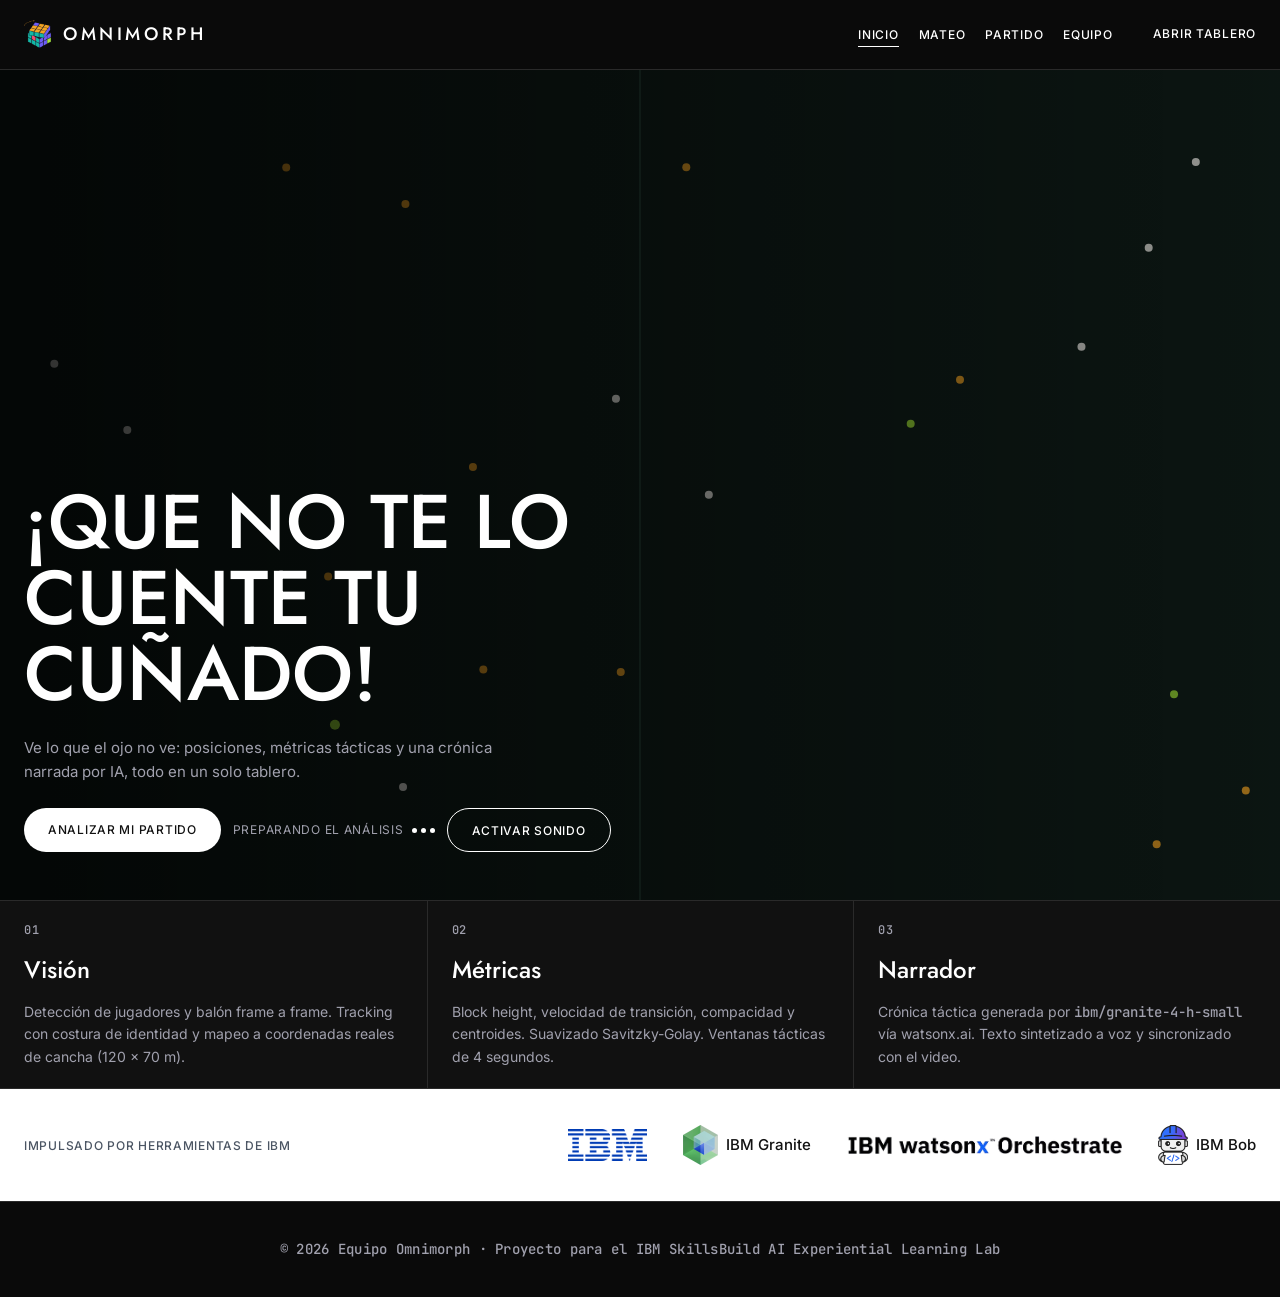
==== dashboard/pages/index.html @ 09645d77 "Merge c3819cb88ab8888014abcfd074eec464090187fb into 6d0c6ebacde250976e16a0343824c45f351d032b" ====
<!DOCTYPE html>
<html lang="es" data-theme="dark">
<head>
  <meta charset="UTF-8">
  <meta name="viewport" content="width=device-width, initial-scale=1.0">
  <meta name="description" content="OMNIMORPH — Análisis táctico de fútbol con IA. Ve lo que el ojo no ve.">
  <title>OMNIMORPH — Inicio</title>
  <link rel="icon" type="image/png" href="../assets/logos/web/omnimorph-cubo.png">

  <!-- Hojas de estilo en orden de dependencia -->
  <link rel="stylesheet" href="../styles/tokens.css?v=3">
  <link rel="stylesheet" href="../styles/base.css?v=3">
  <link rel="stylesheet" href="../styles/layout.css?v=3">
  <link rel="stylesheet" href="../styles/components/nav.css?v=3">
  <link rel="stylesheet" href="../styles/components/pill-button.css?v=3">
  <link rel="stylesheet" href="../styles/components/status-chips.css?v=3">
  <link rel="stylesheet" href="../styles/components/hero.css?v=3">
  <link rel="stylesheet" href="../styles/components/tiles.css?v=3">
  <link rel="stylesheet" href="../styles/components/powered-by.css?v=3">
  <link rel="stylesheet" href="../styles/components/site-credit.css?v=3">
  <style>
    /* Estilos de página que no pertenecen a ningún componente reutilizable */
    .page-index {
      min-height: 100dvh;
      background-color: var(--color-bg);
    }

    /* Cancha animada (fallback del hero) */
    #hero-canvas {
      display: block;
    }

    /* Asegurar que el hero ocupe exactamente la ventana */
    .hero {
      min-height: 100dvh;
    }

    /* Sección de bloques numerados */
    .section-features {
      border-top: var(--border);
    }

    /* Franja "Impulsado por" — override de espacio interno */
    .powered-by {
      padding-block: var(--space-9);
    }
  </style>
  <link rel="stylesheet" href="../styles/components/transicion.css">
  <script src="../components/transicion.js"></script>
</head>
<body class="page-index">

  <!-- ── NAVEGACIÓN ─────────────────────────────────────────────────────── -->
  <nav class="om-nav" id="main-nav" role="navigation" aria-label="Navegación principal">
    <span class="om-nav__wordmark">
      <img class="om-nav__cubo" src="../assets/logos/web/omnimorph-cubo.png" alt="">
      OMNIMORPH
    </span>

    <button class="om-nav__toggle" id="nav-toggle" type="button"
            aria-label="Abrir menú" aria-expanded="false" aria-controls="nav-links">
      <span></span><span></span><span></span>
    </button>

    <ul class="om-nav__links" id="nav-links" role="list">
      <li><a class="om-nav__link om-nav__link--active" href="index.html">Inicio</a></li>
      <li><a class="om-nav__link" href="mateo.html">MATEO</a></li>
      <li><a class="om-nav__link" href="partido.html">Partido</a></li>
      <li><a class="om-nav__link" href="#">Equipo</a></li>
    </ul>

    <a class="om-nav__link om-nav__cta" href="mateo.html">Abrir tablero</a>
  </nav>

  <!-- ── HERO ───────────────────────────────────────────────────────────── -->
  <section class="hero" id="hero" aria-label="Portada OMNIMORPH">

    <!-- Capa 1: cancha animada (fallback CSS + canvas) -->
    <canvas class="hero__canvas" id="hero-canvas" aria-hidden="true"></canvas>

    <!-- Capa 2: video en bucle (muted, playsinline, autoplay) -->
    <video
      class="hero__video hero__video--loaded"
      id="hero-video"
      style="display: block; opacity: 1;"
      autoplay
      muted
      loop
      playsinline
      preload="auto"
      src="../assets/hero/demo_omni.mp4"
      aria-hidden="true"
    ></video>

    <!-- Capa 3: overlay oscuro (más fuerte a la izquierda) -->
    <div class="hero__overlay" aria-hidden="true"></div>

    <!-- Contenido principal del hero -->
    <div class="hero__content">
      <h1 class="hero__title text-hero">
        ¡Que no te lo cuente tu cuñado!
      </h1>

      <p class="hero__subtitle">
        Ve lo que el ojo no ve: posiciones, métricas tácticas y una crónica
        narrada por IA, todo en un solo tablero.
      </p>

      <!-- Acciones -->
      <div class="hero__actions">
        <a class="btn btn--primary" href="mateo.html" role="button">
          Analizar mi partido
        </a>

        <!-- Indicador "Preparando…" — se oculta cuando el video carga -->
        <span class="hero__preparing" id="hero-preparing" aria-live="polite">
          Preparando el análisis
          <span class="hero__dots" aria-hidden="true">
            <span class="hero__dot"></span>
            <span class="hero__dot"></span>
            <span class="hero__dot"></span>
          </span>
        </span>

        <button
          class="btn btn--outline"
          id="btn-audio"
          aria-label="Activar sonido del video de fondo"
          type="button"
        >
          Activar sonido
        </button>
      </div>
    </div>

  </section>

  <!-- ── BLOQUES NUMERADOS ─────────────────────────────────────────────── -->
  <section class="section-features om-grid om-grid--thirds" aria-label="Características de OMNIMORPH">

    <article class="tile">
      <span class="tile__number">01</span>
      <h2 class="tile__title">Visión</h2>
      <p class="tile__description">
        Detección de jugadores y balón frame a frame. Tracking con costura
        de identidad y mapeo a coordenadas reales de cancha (120 × 70 m).
      </p>
    </article>

    <article class="tile">
      <span class="tile__number">02</span>
      <h2 class="tile__title">Métricas</h2>
      <p class="tile__description">
        Block height, velocidad de transición, compacidad y centroides.
        Suavizado Savitzky-Golay. Ventanas tácticas de 4 segundos.
      </p>
    </article>

    <article class="tile">
      <span class="tile__number">03</span>
      <h2 class="tile__title">Narrador</h2>
      <p class="tile__description">
        Crónica táctica generada por <span class="text-mono">ibm/granite-4-h-small</span>
        vía watsonx.ai. Texto sintetizado a voz y sincronizado con el video.
      </p>
    </article>

  </section>

  <!-- ── FRANJA "IMPULSADO POR IBM" ────────────────────────────────────── -->
  <section class="powered-by" aria-label="Herramientas que impulsan OMNIMORPH">
    <span class="powered-by__label">Impulsado por herramientas de IBM</span>

    <div class="powered-by__logos" id="ibm-logos">
      <!-- Los logos se insertan aquí desde logos.manifest.json via JS
           Mientras faltan, se muestran placeholders punteados -->
    </div>
  </section>

  <!-- ── CRÉDITO AL PIE ─────────────────────────────────────────────────── -->
  <footer class="site-credit" role="contentinfo">
    <p class="site-credit__text" id="legend-credit">© 2026 Equipo Omnimorph · Proyecto para el IBM SkillsBuild AI Experiential Learning Lab</p>
  </footer>

  <!-- ── SCRIPTS ────────────────────────────────────────────────────────── -->
  <script>
  (function () {
    'use strict';

    // ── Detección de movimiento reducido ──────────────────────────────────
    const prefersReduced = window.matchMedia('(prefers-reduced-motion: reduce)').matches;

    // ── Video de fondo ────────────────────────────────────────────────────
    const video   = document.getElementById('hero-video');
    const preparing = document.getElementById('hero-preparing');

    if (video) {
      video.muted = true;
      video.defaultMuted = true;
      video.setAttribute('playsinline', '');
      video.setAttribute('muted', '');

      function handleStarted() {
        if (preparing) preparing.style.display = 'none';
        const canvas = document.getElementById('hero-canvas');
        if (canvas) canvas.style.display = 'none';
      }

      video.addEventListener('playing', handleStarted);
      video.addEventListener('timeupdate', function firstFrame() {
        if (video.currentTime > 0) {
          handleStarted();
          video.removeEventListener('timeupdate', firstFrame);
        }
      });

      // Disparar reproducción forzada
      const playPromise = video.play();
      if (playPromise !== undefined) {
        playPromise.then(handleStarted).catch(function(err) {
          console.warn('Autoplay bloqueado por el navegador, requiere interacción:', err);
        });
      }
    }

    // ── Audio del video de portada ────────────────────────────────────────
    const btnAudio = document.getElementById('btn-audio');

    function enableAudio() {
      if (!video) return;
      video.muted = false;
      video.volume = 0.35;
      video.play().catch(function () {});
      sessionStorage.setItem('om-audio', 'on');
      if (btnAudio) {
        btnAudio.textContent = 'Silenciar';
        btnAudio.setAttribute('aria-label', 'Silenciar el audio de fondo');
      }
    }

    function disableAudio() {
      if (video) video.muted = true;
      sessionStorage.setItem('om-audio', 'off');
      if (btnAudio) {
        btnAudio.textContent = 'Activar sonido';
        btnAudio.setAttribute('aria-label', 'Activar sonido del video de fondo');
      }
    }

    if (btnAudio) {
      btnAudio.addEventListener('click', function () {
        if (video && !video.muted) {
          disableAudio();
        } else {
          enableAudio();
        }
      });
    }

    // ── Cancha animada (fallback canvas) ─────────────────────────────────
    const canvas = document.getElementById('hero-canvas');
    if (canvas) {
      const ctx = canvas.getContext('2d');

      function resizeCanvas() {
        canvas.width  = window.innerWidth;
        canvas.height = window.innerHeight;
      }
      resizeCanvas();
      window.addEventListener('resize', resizeCanvas);

      // Puntos: BRA naranja, GER crema, balón lima
      const COLORS = ['#F5A623', '#F5A623', '#F5A623', '#F5F3EE', '#F5F3EE', '#F5F3EE', '#A3E635'];
      const points = Array.from({ length: 22 }, function (_, i) {
        return {
          x:   Math.random() * window.innerWidth,
          y:   Math.random() * window.innerHeight,
          vx:  (Math.random() - 0.5) * 0.4,
          vy:  (Math.random() - 0.5) * 0.4,
          r:   i === 6 ? 5 : 4,
          col: COLORS[i % COLORS.length],
        };
      });

      function drawField() {
        ctx.clearRect(0, 0, canvas.width, canvas.height);
        // Fondo de cancha
        ctx.fillStyle = '#0E1A16';
        ctx.fillRect(0, 0, canvas.width, canvas.height);
        // Línea central
        ctx.strokeStyle = '#2A4A3E';
        ctx.lineWidth   = 1;
        ctx.beginPath();
        ctx.moveTo(canvas.width / 2, 0);
        ctx.lineTo(canvas.width / 2, canvas.height);
        ctx.stroke();
      }

      let rafId;
      function animate() {
        drawField();
        points.forEach(function (p) {
          p.x += p.vx;
          p.y += p.vy;
          if (p.x < 0 || p.x > canvas.width)  p.vx *= -1;
          if (p.y < 0 || p.y > canvas.height)  p.vy *= -1;
          ctx.beginPath();
          ctx.arc(p.x, p.y, p.r, 0, Math.PI * 2);
          ctx.fillStyle = p.col;
          ctx.globalAlpha = 0.75;
          ctx.fill();
          ctx.globalAlpha = 1;
        });
        rafId = requestAnimationFrame(animate);
      }

      animate();

      // Detener si el video ya está reproduciéndose
      if (video) {
        video.addEventListener('playing', function () {
          cancelAnimationFrame(rafId);
          ctx.clearRect(0, 0, canvas.width, canvas.height);
        });
      }
    }

    // ── Menú desplegable en pantallas chicas ─────────────────────────────
    const nav = document.getElementById('main-nav');
    const navToggle = document.getElementById('nav-toggle');
    if (nav && navToggle) {
      const cerrarMenu = function () {
        nav.classList.remove('om-nav--open');
        navToggle.setAttribute('aria-expanded', 'false');
        navToggle.setAttribute('aria-label', 'Abrir menú');
      };
      navToggle.addEventListener('click', function () {
        const abierto = nav.classList.toggle('om-nav--open');
        navToggle.setAttribute('aria-expanded', String(abierto));
        navToggle.setAttribute('aria-label', abierto ? 'Cerrar menú' : 'Abrir menú');
      });
      nav.addEventListener('click', function (e) {
        if (e.target.closest('a')) cerrarMenu();
      });
      document.addEventListener('keydown', function (e) {
        if (e.key === 'Escape') cerrarMenu();
      });
    }

    // ── Logos desde manifest ──────────────────────────────────────────────
    const logosContainer = document.getElementById('ibm-logos');
    if (logosContainer) {
      fetch('../assets/logos/logos.manifest.json')
        .then(function (r) { return r.json(); })
        .then(function (manifest) {
          manifest.logos
            .filter(function (l) { return l.id.startsWith('ibm'); })
            .forEach(function (logo) {
              const filePath = '../assets/logos/' + logo.file;
              const isPending = logo.status && logo.status.startsWith('PENDING');

              if (isPending) {
                const ph = document.createElement('span');
                ph.className = 'powered-by__logo-placeholder';
                ph.textContent = '[' + logo.alt + ']';
                ph.title = logo.status;
                logosContainer.appendChild(ph);
              } else {
                const wrapper = document.createElement('span');
                wrapper.className = 'powered-by__logo-item';
                const img = document.createElement('img');
                img.src = filePath;
                // Con nombre visible al lado, la imagen es decorativa
                img.alt = logo.label ? '' : logo.alt;
                img.style.height = logo.height + 'px';
                wrapper.appendChild(img);
                if (logo.label) {
                  const nombre = document.createElement('span');
                  nombre.className = 'powered-by__logo-name';
                  nombre.textContent = logo.label;
                  wrapper.appendChild(nombre);
                }
                logosContainer.appendChild(wrapper);
              }
            });
        })
        .catch(function () {
          // Si falla la carga del manifest, mostrar placeholders estáticos
          ['IBM', 'watsonx', 'Granite'].forEach(function (name) {
            const ph = document.createElement('span');
            ph.className = 'powered-by__logo-placeholder';
            ph.textContent = '[Logo ' + name + ']';
            logosContainer.appendChild(ph);
          });
        });
    }

    // ── Textos de leyenda desde ui.config.json ────────────────────────────
    fetch('../config/ui.config.json')
      .then(function (r) { return r.json(); })
      .then(function (cfg) {
        var leg = cfg.legend || {};
        var map = {
          'legend-credit': leg.credit,
        };
        Object.keys(map).forEach(function (id) {
          var el = document.getElementById(id);
          if (el && map[id]) el.textContent = map[id];
        });
      })
      .catch(function () { /* mantiene los marcadores [..] */ });

  })();
  </script>

</body>
</html>
---- dashboard/styles/tokens.css ----
/**
 * styles/tokens.css
 * OMNIMORPH / MATEO — Design Tokens
 * Fuente de verdad CSS. Todos los valores derivan de DESIGN.md.
 * NUNCA escribir colores, tamaños o radios directamente en componentes.
 */

:root {
  /* ── Colores: Fondo y superficie ────────────────────────────────────────── */
  --color-bg:           #111111;
  --color-bg-deep:      #0A0A0A;
  --color-surface:      #1A1A1A;
  --color-border:       #2A2A2A;
  --color-border-soft:  #3A3A3A;

  /* ── Colores: Texto ─────────────────────────────────────────────────────── */
  --color-text:         #FFFFFF;
  --color-text-soft:    #A1A1AE;

  /* ── Colores: Equipos y balón ───────────────────────────────────────────── */
  --color-team-a:       #F5A623; /* BRA — naranja */
  --color-team-b:       #F5F3EE; /* GER — crema   */
  --color-ball:         #A3E635; /* balón — lima   */

  /* ── Colores: Cancha ────────────────────────────────────────────────────── */
  --color-pitch:        #0E1A16;
  --color-pitch-lines:  #2A4A3E;

  /* ── Colores: Estado / semáforo ─────────────────────────────────────────── */
  --color-ok:           #1FC8B0;
  --color-alert:        #F24E6B;
  --color-warn:         #F5A623; /* = team-a */

  /* ── Colores: Especiales ────────────────────────────────────────────────── */
  --color-logo-card:    #F5F3EE;

  /* ── Tema claro (pantalla de carga/error) ───────────────────────────────── */
  --color-bg-light:          #FFFFFF;
  --color-text-light:        #111111;
  --color-text-soft-light:   #4B5563;
  --color-border-light:      #E5E7EB;

  /* ── Tipografía ─────────────────────────────────────────────────────────── */
  --font-headline:  'Jost', 'Segoe UI', system-ui, sans-serif;
  --font-ui:        'Inter', 'Segoe UI', system-ui, sans-serif;
  --font-mono:      'JetBrains Mono', 'Consolas', monospace;

  --font-weight-normal: 400;
  --font-weight-medium: 500;

  /* Tamaños */
  --text-hero:     76px;
  --text-kpi:      44px;
  --text-title:    24px;
  --text-body:     15px;
  --text-label:    12px;
  --text-small:    11px;

  /* Interlineado */
  --lh-hero:   1.0;
  --lh-body:   1.6;
  --lh-label:  1.4;

  /* Letter-spacing */
  --ls-wordmark: 0.2em;
  --ls-label:    0.06em;
  --ls-kpi:      -0.02em;

  /* ── Espaciado (base 4 px) ──────────────────────────────────────────────── */
  --space-1:   4px;
  --space-2:   8px;
  --space-3:   12px;
  --space-4:   16px;
  --space-5:   20px;
  --space-6:   24px;
  --space-9:   36px;
  --space-12:  48px;

  /* Padding de celda */
  --cell-padding-y: 20px;
  --cell-padding-x: 24px;

  /* ── Radios ─────────────────────────────────────────────────────────────── */
  --radius-pill: 30px;
  --radius-card: 0px;

  /* ── Bordes ─────────────────────────────────────────────────────────────── */
  --border-width: 1px;
  --border:       1px solid var(--color-border);
  --border-soft:  1px solid var(--color-border-soft);

  /* ── Sidebar jugadores ──────────────────────────────────────────────────── */
  --sidebar-players-width: 320px;

  /* ── Transición ─────────────────────────────────────────────────────────── */
  --transition: 150ms ease-out;

  /* ── Overlay hero ───────────────────────────────────────────────────────── */
  --hero-overlay: linear-gradient(
    to right,
    rgba(0, 0, 0, 0.75) 0%,
    rgba(0, 0, 0, 0.20) 100%
  );

  /* ── Barra KPI equipos ──────────────────────────────────────────────────── */
  --kpi-bar-height: 4px;
}
---- dashboard/styles/base.css ----
/**
 * styles/base.css
 * OMNIMORPH / MATEO — Reset, tipografía global, fondo
 * Importa tokens.css antes de este archivo.
 */

/* ── Reset ──────────────────────────────────────────────────────────────── */
*, *::before, *::after {
  box-sizing: border-box;
  margin: 0;
  padding: 0;
}

html {
  font-size: 16px;
  -webkit-text-size-adjust: 100%;
  scroll-behavior: smooth;
}

@media (prefers-reduced-motion: reduce) {
  html {
    scroll-behavior: auto;
  }
}

body {
  background-color: var(--color-bg);
  color: var(--color-text);
  font-family: var(--font-ui);
  font-size: var(--text-body);
  font-weight: var(--font-weight-normal);
  line-height: var(--lh-body);
  -webkit-font-smoothing: antialiased;
  -moz-osx-font-smoothing: grayscale;
  min-height: 100dvh;
}

/* ── Tipografía global ───────────────────────────────────────────────────── */
h1, h2, h3, h4, h5, h6 {
  font-family: var(--font-headline);
  font-weight: var(--font-weight-medium);
  line-height: var(--lh-label);
  color: var(--color-text);
}

p {
  line-height: var(--lh-body);
}

a {
  color: inherit;
  text-decoration: none;
}

a:focus-visible {
  outline: 2px solid var(--color-ok);
  outline-offset: 3px;
  border-radius: 3px;
}

img, svg {
  display: block;
  max-width: 100%;
}

button {
  cursor: pointer;
  font-family: inherit;
  border: none;
  background: none;
}

button:focus-visible {
  outline: 2px solid var(--color-ok);
  outline-offset: 3px;
}

ul, ol {
  list-style: none;
}

/* ── Clases utilitarias de tipografía ───────────────────────────────────── */
.text-hero {
  font-family: var(--font-headline);
  font-weight: var(--font-weight-medium);
  font-size: var(--text-hero);
  line-height: var(--lh-hero);
  text-transform: uppercase;
  letter-spacing: 0;
}

.text-kpi {
  font-family: var(--font-headline);
  font-weight: var(--font-weight-medium);
  font-size: var(--text-kpi);
  letter-spacing: var(--ls-kpi);
  font-variant-numeric: tabular-nums;
}

.text-title {
  font-family: var(--font-headline);
  font-weight: var(--font-weight-medium);
  font-size: var(--text-title);
}

.text-body {
  font-size: var(--text-body);
  line-height: var(--lh-body);
}

.text-label {
  font-family: var(--font-ui);
  font-weight: var(--font-weight-medium);
  font-size: var(--text-label);
  line-height: var(--lh-label);
  letter-spacing: var(--ls-label);
  text-transform: uppercase;
  color: var(--color-text-soft);
}

.text-mono {
  font-family: var(--font-mono);
  font-weight: var(--font-weight-medium);
  font-variant-numeric: tabular-nums;
}

.text-soft {
  color: var(--color-text-soft);
}

/* ── Fuentes locales (@font-face) ────────────────────────────────────────── */
/* Jost */
@font-face {
  font-family: 'Jost';
  src: url('../assets/fonts/Jost-Regular.woff2') format('woff2');
  font-weight: 400;
  font-style: normal;
  font-display: swap;
}
@font-face {
  font-family: 'Jost';
  src: url('../assets/fonts/Jost-Medium.woff2') format('woff2');
  font-weight: 500;
  font-style: normal;
  font-display: swap;
}

/* Inter */
@font-face {
  font-family: 'Inter';
  src: url('../assets/fonts/Inter-Regular.woff2') format('woff2');
  font-weight: 400;
  font-style: normal;
  font-display: swap;
}
@font-face {
  font-family: 'Inter';
  src: url('../assets/fonts/Inter-Medium.woff2') format('woff2');
  font-weight: 500;
  font-style: normal;
  font-display: swap;
}

/* JetBrains Mono */
@font-face {
  font-family: 'JetBrains Mono';
  src: url('../assets/fonts/JetBrainsMono-Medium.woff2') format('woff2');
  font-weight: 500;
  font-style: normal;
  font-display: swap;
}
---- dashboard/styles/layout.css ----
/**
 * styles/layout.css
 * OMNIMORPH / MATEO — Rejilla, barra lateral, breakpoints
 * Importa tokens.css y base.css antes de este archivo.
 */

/* ── Rejilla principal con líneas de 1 px ───────────────────────────────── */
.om-grid {
  display: grid;
  border-top: var(--border);
}

/* Rejilla del tablero: contenido principal + sidebar de jugadores */
.om-grid--dashboard {
  grid-template-columns: 1fr var(--sidebar-players-width);
  grid-template-rows: auto;
  min-height: 100dvh;
}

/* Rejilla de paneles 2×2 */
.om-grid--panels {
  display: grid;
  grid-template-columns: 1fr 1fr;
  grid-template-rows: auto auto;
}

.om-grid--panels > * {
  border-right: var(--border);
  border-bottom: var(--border);
}

.om-grid--panels > *:nth-child(even) {
  border-right: none;
}

/* Rejilla de 3 columnas para bloques numerados */
.om-grid--thirds {
  display: grid;
  grid-template-columns: repeat(3, 1fr);
}

.om-grid--thirds > * + * {
  border-left: var(--border);
}

/* Rejilla de chips / tira de observabilidad */
.om-grid--chips {
  display: flex;
  flex-wrap: wrap;
  gap: var(--space-2);
  padding: var(--space-3) var(--cell-padding-x);
  border-bottom: var(--border);
}

/* ── Celda genérica ─────────────────────────────────────────────────────── */
.om-cell {
  padding: var(--cell-padding-y) var(--cell-padding-x);
  border-bottom: var(--border);
}

.om-cell--flush {
  padding: 0;
}

/* ── Sección: separación entre bloques ─────────────────────────────────── */
.om-section {
  padding-top: var(--space-12);
  padding-bottom: var(--space-12);
}

.om-section--inner {
  max-width: 1440px;
  margin-inline: auto;
  padding-inline: var(--cell-padding-x);
}

/* ── Cabecera del tablero ────────────────────────────────────────────────── */
.om-header {
  display: flex;
  align-items: center;
  gap: var(--space-6);
  padding: var(--cell-padding-y) var(--cell-padding-x);
  border-bottom: var(--border);
  background-color: var(--color-bg);
  position: sticky;
  top: 0;
  z-index: 100;
}

.om-header__brand {
  display: flex;
  align-items: center;
  gap: var(--space-3);
  flex: 0 0 auto;
}

.om-header__chips {
  display: flex;
  gap: var(--space-2);
  flex-wrap: wrap;
}

.om-header__actions {
  margin-left: auto;
  display: flex;
  align-items: center;
  gap: var(--space-3);
}

/* ── Barra de navegación (portada) ──────────────────────────────────────── */
.om-nav {
  display: flex;
  align-items: center;
  gap: var(--space-6);
  padding: var(--space-5) var(--cell-padding-x);
  position: fixed;
  top: 0;
  left: 0;
  right: 0;
  z-index: 200;
  background: var(--color-bg-deep);
  border-bottom: var(--border);
}

.om-nav__wordmark {
  font-family: var(--font-headline);
  font-weight: var(--font-weight-medium);
  font-size: 18px;
  letter-spacing: var(--ls-wordmark);
  text-transform: uppercase;
  color: var(--color-text);
  margin-right: auto;
  display: inline-flex;
  align-items: center;
  gap: var(--space-3);
}

.om-nav__cubo {
  height: 28px;
  width: auto;
}

.om-nav__cta {
  margin-left: var(--space-4);
}

/* Botón del menú: solo aparece en pantallas chicas */
.om-nav__toggle {
  display: none;
  flex-direction: column;
  justify-content: center;
  align-items: center;
  gap: 5px;
  width: 44px;
  height: 44px;
  padding: 0;
  background: none;
  border: none;
  cursor: pointer;
}

.om-nav__toggle span {
  display: block;
  width: 22px;
  height: 2px;
  background-color: var(--color-text);
}

.om-nav__links {
  display: flex;
  align-items: center;
  gap: var(--space-5);
}

.om-nav__link {
  font-size: var(--text-label);
  font-weight: var(--font-weight-medium);
  color: var(--color-text);
  letter-spacing: var(--ls-label);
  text-transform: uppercase;
  padding-block: var(--space-1);
  border-bottom: 1px solid transparent;
  transition: border-color var(--transition);
}

.om-nav__link:hover,
.om-nav__link:focus-visible {
  border-bottom-color: var(--color-text-soft);
}

/* ── Sidebar de jugadores (tablero) ─────────────────────────────────────── */
.om-sidebar-players {
  width: var(--sidebar-players-width);
  border-left: var(--border);
  background-color: var(--color-bg);
  display: flex;
  flex-direction: column;
  overflow-y: auto;
}

/* ── Footer / leyenda ────────────────────────────────────────────────────── */
.om-footer {
  border-top: var(--border);
  padding: var(--space-6) var(--cell-padding-x);
  display: flex;
  flex-wrap: wrap;
  gap: var(--space-6);
  align-items: center;
  justify-content: space-between;
}

.om-footer__text {
  font-size: var(--text-label);
  color: var(--color-text-soft);
  letter-spacing: var(--ls-label);
}

/* ── Breakpoints ─────────────────────────────────────────────────────────── */

/* Tableta: sidebar baja debajo */
@media (max-width: 1100px) {
  .om-grid--dashboard {
    grid-template-columns: 1fr;
  }

  .om-sidebar-players {
    width: 100%;
    border-left: none;
    border-top: var(--border);
  }
}

/* Móvil: paneles en columna */
@media (max-width: 768px) {
  .om-grid--panels {
    grid-template-columns: 1fr;
  }

  .om-grid--panels > * {
    border-right: none;
  }

  .om-grid--thirds {
    grid-template-columns: 1fr;
  }

  .om-grid--thirds > * + * {
    border-left: none;
    border-top: var(--border);
  }

  .om-nav {
    flex-wrap: wrap;
    gap: 0;
    padding-block: var(--space-2);
  }

  .om-nav__toggle {
    display: flex;
  }

  .om-nav__cta {
    display: none; /* lleva al mismo lugar que MATEO */
  }

  .om-nav__links {
    display: none;
    flex-basis: 100%;
    flex-direction: column;
    align-items: stretch;
    gap: 0;
    padding-block: var(--space-2);
  }

  .om-nav--open .om-nav__links {
    display: flex;
  }

  .om-nav__links .om-nav__link {
    display: block;
    padding-block: var(--space-3);
    font-size: 14px;
  }

  .text-hero {
    font-size: clamp(36px, 8vw, 76px);
  }
}

/* Franja "Impulsado por": logos en fila, apilada en móvil */
.om-powered-by {
  display: flex;
  flex-wrap: wrap;
  align-items: center;
  gap: var(--space-6);
  padding: var(--space-6) var(--cell-padding-x);
  border-top: var(--border);
  border-bottom: var(--border);
}

@media (max-width: 600px) {
  .om-powered-by {
    flex-direction: column;
    align-items: flex-start;
  }
}
---- dashboard/styles/components/nav.css ----
/**
 * styles/components/nav.css
 * OMNIMORPH — Barra de navegación de la portada
 */

/* La estructura base .om-nav está en layout.css */

/* Separador visual entre wordmark y links */
.om-nav::after {
  content: none;
}

/* Enlace activo: todos son blancos, así que se marca con una línea */
.om-nav__link--active {
  border-bottom-color: var(--color-text);
}
---- dashboard/styles/components/pill-button.css ----
/**
 * styles/components/pill-button.css
 * OMNIMORPH — Botones en píldora (único estilo principal + contorno)
 * No hay colores de marca. Texto nunca usa color de equipo.
 */

/* ── Base ────────────────────────────────────────────────────────────────── */
.btn {
  display: inline-flex;
  align-items: center;
  justify-content: center;
  gap: var(--space-2);
  height: 44px;
  min-width: 44px;
  padding: 0 var(--space-6);
  border-radius: var(--radius-pill);
  font-family: var(--font-ui);
  font-weight: var(--font-weight-medium);
  font-size: var(--text-label);
  letter-spacing: var(--ls-label);
  text-transform: uppercase;
  white-space: nowrap;
  cursor: pointer;
  transition: opacity var(--transition), background-color var(--transition);
  border: none;
  text-decoration: none;
}

.btn:focus-visible {
  outline: 2px solid var(--color-ok);
  outline-offset: 3px;
}

/* ── Principal: píldora blanca ──────────────────────────────────────────── */
.btn--primary {
  background-color: var(--color-text);   /* #FFFFFF */
  color: var(--color-bg);                /* #111111 */
}

.btn--primary:hover {
  opacity: 0.88;
}

.btn--primary:active {
  opacity: 0.72;
}

/* ── Secundario: contorno blanco ────────────────────────────────────────── */
.btn--outline {
  background-color: transparent;
  color: var(--color-text);
  border: var(--border-width) solid var(--color-text);
}

.btn--outline:hover {
  background-color: rgba(255, 255, 255, 0.08);
}

.btn--outline:active {
  background-color: rgba(255, 255, 255, 0.15);
}

/* ── Tema claro (para pantalla loader) ──────────────────────────────────── */
.btn--dark {
  background-color: var(--color-text-light);  /* #111111 */
  color: var(--color-bg-light);               /* #FFFFFF */
}

.btn--dark:hover {
  opacity: 0.85;
}

/* ── Icon-only: cuadrado mínimo 44 px ───────────────────────────────────── */
.btn--icon {
  padding: 0;
  width: 44px;
}
---- dashboard/styles/components/status-chips.css ----
/**
 * styles/components/status-chips.css
 * OMNIMORPH — Chips de estado: monitores M1–M4, "en vivo", "BRA vs GER"
 */

/* ── Base chip ───────────────────────────────────────────────────────────── */
.chip {
  display: inline-flex;
  align-items: center;
  gap: var(--space-1);
  height: 28px;
  padding: 0 var(--space-3);
  border-radius: var(--radius-pill);
  font-family: var(--font-mono);
  font-weight: var(--font-weight-medium);
  font-size: var(--text-label);
  letter-spacing: 0;
  white-space: nowrap;
  border: var(--border-width) solid var(--color-border-soft);
  background-color: transparent;
  color: var(--color-text-soft);
}

/* Punto de estado */
.chip__dot {
  width: 6px;
  height: 6px;
  border-radius: 50%;
  flex-shrink: 0;
  background-color: var(--color-text-soft);
}

/* ── Variantes de estado ─────────────────────────────────────────────────── */
.chip--ok .chip__dot {
  background-color: var(--color-ok);
}
.chip--ok {
  color: var(--color-text);
  border-color: var(--color-border-soft);
}

.chip--alert .chip__dot {
  background-color: var(--color-alert);
}
.chip--alert {
  color: var(--color-text);
  border-color: var(--color-alert);
}

.chip--warn .chip__dot {
  background-color: var(--color-warn);
}
.chip--warn {
  color: var(--color-text);
  border-color: var(--color-warn);
}

/* ── Chip "en vivo": pulso animado ──────────────────────────────────────── */
.chip--live .chip__dot {
  background-color: var(--color-ok);
  animation: chip-pulse 1s ease-in-out infinite;
}

@keyframes chip-pulse {
  0%, 100% { opacity: 1; transform: scale(1); }
  50%       { opacity: 0.4; transform: scale(0.75); }
}

@media (prefers-reduced-motion: reduce) {
  .chip--live .chip__dot {
    animation: none;
  }
}

/* ── Chip de equipo ─────────────────────────────────────────────────────── */
.chip--team-a .chip__dot { background-color: var(--color-team-a); }
.chip--team-b .chip__dot { background-color: var(--color-team-b); }

/* ── Badge "domina" (en KPI) ────────────────────────────────────────────── */
.badge {
  display: inline-flex;
  align-items: center;
  height: 24px;
  padding: 0 var(--space-3);
  border-radius: var(--radius-pill);
  font-family: var(--font-ui);
  font-weight: var(--font-weight-medium);
  font-size: var(--text-label);
  letter-spacing: 0;
  white-space: nowrap;
}

.badge--team-a {
  background-color: var(--color-team-a);
  color: var(--color-bg);
}

.badge--team-b {
  background-color: var(--color-team-b);
  color: var(--color-bg);
}
---- dashboard/styles/components/hero.css ----
/**
 * styles/components/hero.css
 * OMNIMORPH — Sección hero de la portada
 * Video de fondo, capa oscura, titular, botones
 */

.hero {
  position: relative;
  min-height: 100dvh;
  display: flex;
  align-items: flex-end;
  overflow: hidden;
  background-color: var(--color-bg-deep);
}

/* ── Capas de fondo (de abajo a arriba) ─────────────────────────────────── */

/* 1. Fallback animado: cancha con puntos (canvas) */
.hero__canvas {
  position: absolute;
  inset: 0;
  z-index: 0;
  background-color: var(--color-pitch);
}

/* 2. Poster: imagen del estadio */
.hero__poster {
  position: absolute;
  inset: 0;
  z-index: 1;
  background-image: url('../assets/hero/hero-poster.png');
  background-size: cover;
  background-position: center;
  background-repeat: no-repeat;
}

/* 3. Video en bucle */
.hero__video {
  position: absolute;
  inset: 0;
  z-index: 2;
  width: 100%;
  height: 100%;
  object-fit: cover;
  opacity: 1;
  display: block;
}

.hero__video--loaded {
  opacity: 1;
}

/* 4. Capa oscura: más fuerte a la izquierda */
.hero__overlay {
  position: absolute;
  inset: 0;
  z-index: 3;
  background: var(--hero-overlay);
}

/* ── Contenido del hero ─────────────────────────────────────────────────── */
.hero__content {
  position: relative;
  z-index: 4;
  padding: 120px var(--cell-padding-x) var(--space-12);
  max-width: 760px;
  display: flex;
  flex-direction: column;
  gap: var(--space-6);
}

/* Titular principal */
.hero__title {
  font-family: var(--font-headline);
  font-weight: var(--font-weight-medium);
  font-size: clamp(32px, 11vw, var(--text-hero));
  line-height: var(--lh-hero);
  text-transform: uppercase;
  color: var(--color-text);
  max-width: 14ch;
}

/* Subtítulo */
.hero__subtitle {
  font-size: var(--text-body);
  line-height: var(--lh-body);
  color: var(--color-text-soft);
  max-width: 52ch;
}

/* Bloque de acciones */
.hero__actions {
  display: flex;
  flex-wrap: wrap;
  align-items: center;
  gap: var(--space-3);
}

/* Indicador "Preparando el análisis…" */
.hero__preparing {
  display: flex;
  align-items: center;
  gap: var(--space-2);
  font-size: var(--text-label);
  color: var(--color-text-soft);
  letter-spacing: var(--ls-label);
  text-transform: uppercase;
}

.hero__dots {
  display: flex;
  gap: 4px;
}

.hero__dot {
  width: 5px;
  height: 5px;
  border-radius: 50%;
  background-color: var(--color-text);
  animation: hero-dot-pulse 1.4s ease-in-out infinite;
}

.hero__dot:nth-child(2) { animation-delay: 0.2s; }
.hero__dot:nth-child(3) { animation-delay: 0.4s; }

@keyframes hero-dot-pulse {
  0%, 80%, 100% { opacity: 0.3; transform: scale(0.8); }
  40%            { opacity: 1;   transform: scale(1);   }
}

@media (prefers-reduced-motion: reduce) {
  .hero__dot {
    animation: none;
    opacity: 1;
  }
}
---- dashboard/styles/components/tiles.css ----
/**
 * styles/components/tiles.css
 * OMNIMORPH — Bloques numerados "01 Visión / 02 Métricas / 03 Narrador"
 */

.tile {
  padding: var(--cell-padding-y) var(--cell-padding-x);
  display: flex;
  flex-direction: column;
  gap: var(--space-4);
}

/* Número del bloque */
.tile__number {
  font-family: var(--font-mono);
  font-weight: var(--font-weight-medium);
  font-size: var(--text-label);
  color: var(--color-text-soft);
  letter-spacing: var(--ls-label);
}

/* Título del bloque */
.tile__title {
  font-family: var(--font-headline);
  font-weight: var(--font-weight-medium);
  font-size: var(--text-title);
  color: var(--color-text);
  line-height: 1.2;
}

/* Descripción */
.tile__description {
  font-size: 14px;
  line-height: var(--lh-body);
  color: var(--color-text-soft);
}
---- dashboard/styles/components/powered-by.css ----
/**
 * styles/components/powered-by.css
 * OMNIMORPH — Franja "Impulsado por herramientas de IBM"
 * Va sobre fondo claro: los logos de IBM son azules y negros, no se recolorean
 * y sobre #111 no se leerían.
 */

.powered-by {
  padding: var(--space-6) var(--cell-padding-x);
  border-top: var(--border);
  border-bottom: var(--border);
  background-color: var(--color-bg-light);
  display: flex;
  flex-wrap: wrap;
  align-items: center;
  justify-content: space-between;
  gap: var(--space-6);
}

.powered-by__label {
  font-family: var(--font-ui);
  font-weight: var(--font-weight-medium);
  font-size: var(--text-label);
  letter-spacing: var(--ls-label);
  text-transform: uppercase;
  color: var(--color-text-soft-light);
  flex-shrink: 0;
  white-space: nowrap;
}

/* Lista de logos */
.powered-by__logos {
  display: flex;
  flex-wrap: wrap;
  align-items: center;
  gap: var(--space-6) var(--space-9);
  max-width: 100%;
}

/* Cada logo: la altura viene del manifest */
.powered-by__logo-item {
  display: flex;
  align-items: center;
  gap: var(--space-2);
  max-width: 100%;
}

.powered-by__logo-item img,
.powered-by__logo-item svg {
  max-width: 100%;
  width: auto;
  object-fit: contain;
  display: block;
  /* El espacio libre alrededor del logo lo gestiona el gap del contenedor */
}

.powered-by__logo-name {
  font-family: var(--font-ui);
  font-weight: var(--font-weight-medium);
  font-size: 15px;
  color: var(--color-text-light);
  white-space: nowrap;
}

/* Placeholder mientras falta el archivo del logo */
.powered-by__logo-placeholder {
  display: inline-flex;
  align-items: center;
  justify-content: center;
  height: 28px;
  min-width: 80px;
  padding: 0 var(--space-3);
  border: 1px dashed var(--color-border-soft);
  border-radius: 2px;
  font-family: var(--font-mono);
  font-size: var(--text-label);
  color: var(--color-text-soft);
  white-space: nowrap;
}
---- dashboard/styles/components/site-credit.css ----
/**
 * styles/components/site-credit.css
 * OMNIMORPH — Crédito al pie de la portada.
 * El texto viene de legend.credit en config/ui.config.json.
 */

.site-credit {
  padding: var(--space-9) var(--cell-padding-x);
  background-color: var(--color-bg-deep);
  text-align: center;
}

.site-credit__text {
  margin: 0;
  font-family: var(--font-mono);
  font-size: 14px;
  line-height: var(--lh-body);
  letter-spacing: 0.02em;
  color: var(--color-text-soft);
}
---- dashboard/styles/components/transicion.css ----
/**
 * styles/components/transicion.css
 * OMNIMORPH — Pantalla blanca con cubo de Rubik (la crea components/transicion.js).
 * Usa valores fijos: tiene que verse igual si falla la carga de tokens.css.
 */

.omni-transicion {
  position: fixed;
  inset: 0;
  z-index: 10000;
  display: flex;
  flex-direction: column;
  align-items: center;
  justify-content: center;
  gap: 72px;
  padding: 24px;
  background-color: #FFFFFF;
  opacity: 1;
  transition: opacity 300ms ease;
}

.omni-transicion--saliendo {
  opacity: 0;
  pointer-events: none;
}

.omni-escena {
  width: 40px;
  height: 40px;
  margin: 64px;
  transform: scale(1.1);
}

.omni-cubo {
  position: relative;
  width: 40px;
  height: 40px;
  transform-style: preserve-3d;
  transform: rotateX(-30deg) rotateY(-40deg);
}

.omni-pieza {
  position: absolute;
  inset: 0;
  transform-style: preserve-3d;
}

.omni-cara {
  position: absolute;
  inset: 0;
  background-color: #151515;
  border: 2px solid #151515;
  border-radius: 6px;
  backface-visibility: hidden;
}

.omni-transicion__texto {
  margin: 0;
  max-width: 36ch;
  font-family: 'Inter', 'Segoe UI', system-ui, sans-serif;
  font-size: 15px;
  line-height: 1.5;
  text-align: center;
  color: #111111;
}

/* Sin mensaje visible: el texto queda solo para lectores de pantalla */
.omni-transicion__texto--oculto {
  position: absolute;
  width: 1px;
  height: 1px;
  overflow: hidden;
  clip-path: inset(50%);
}
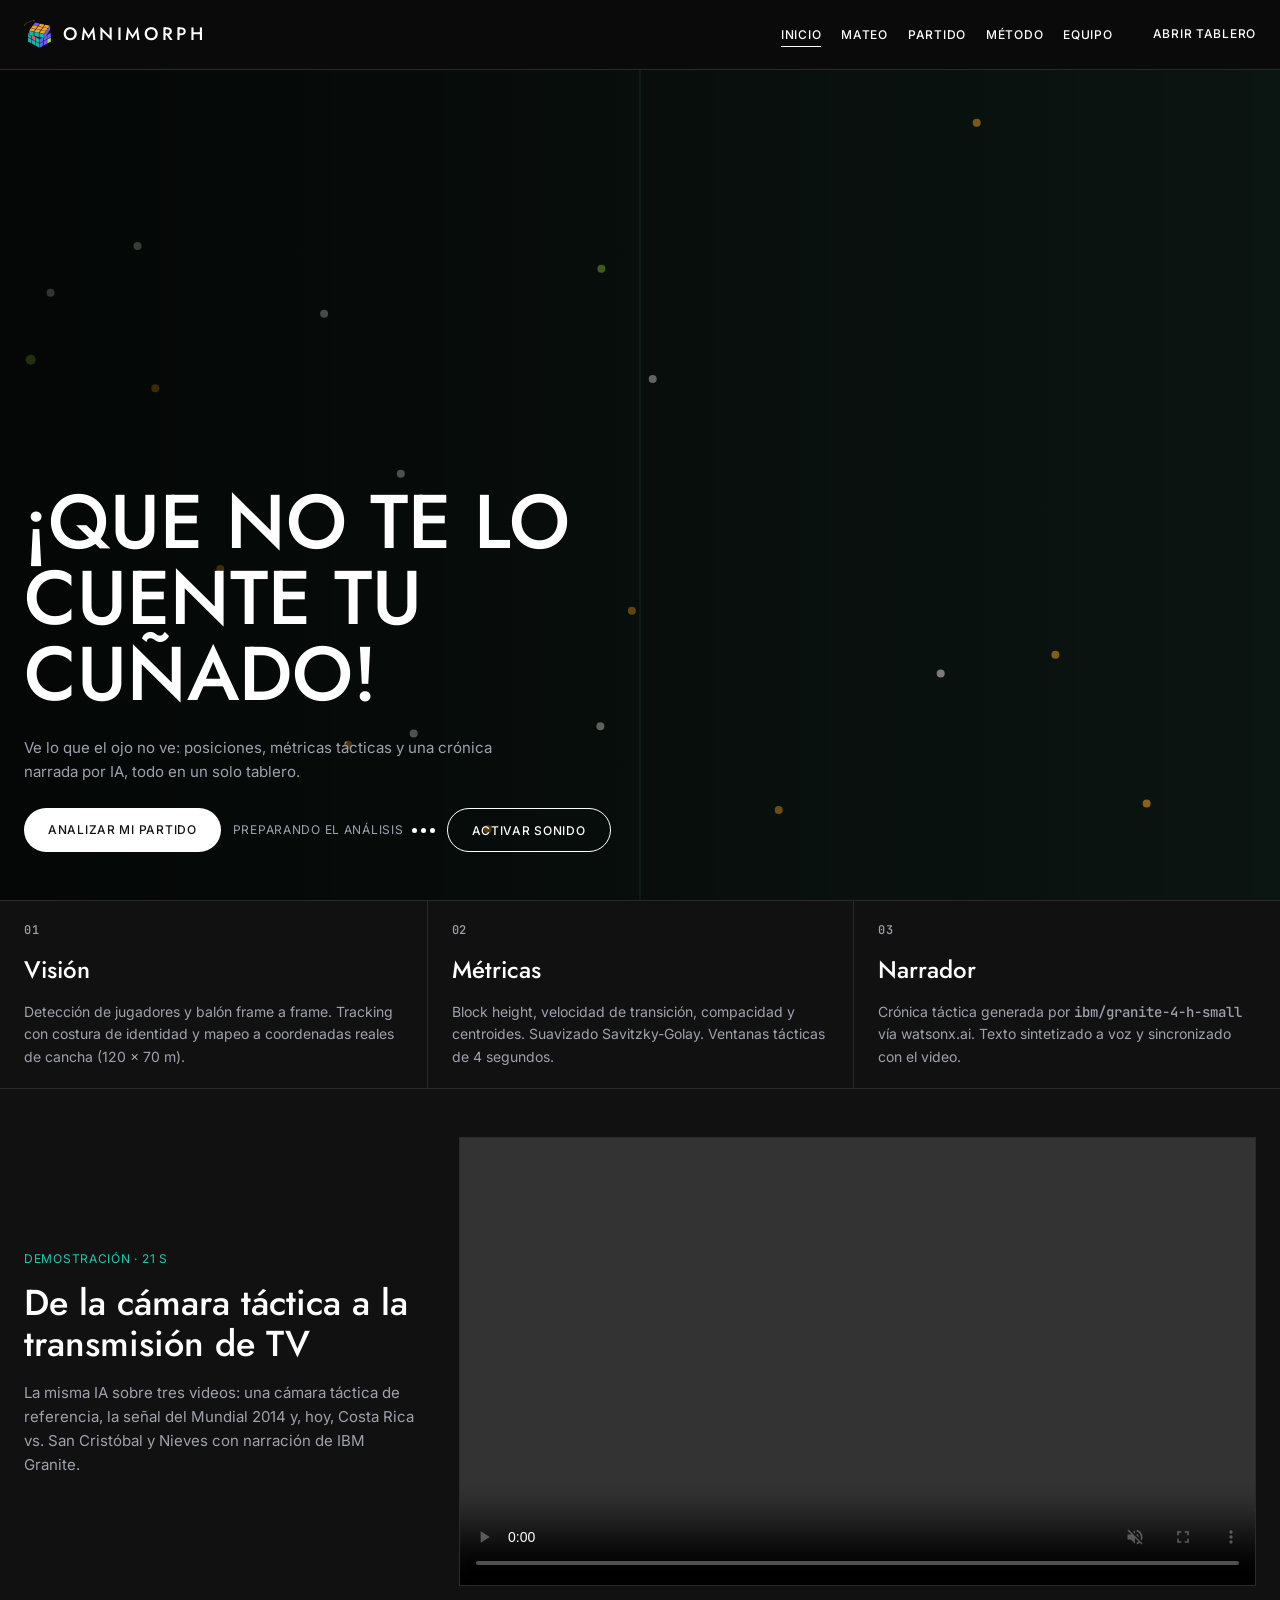
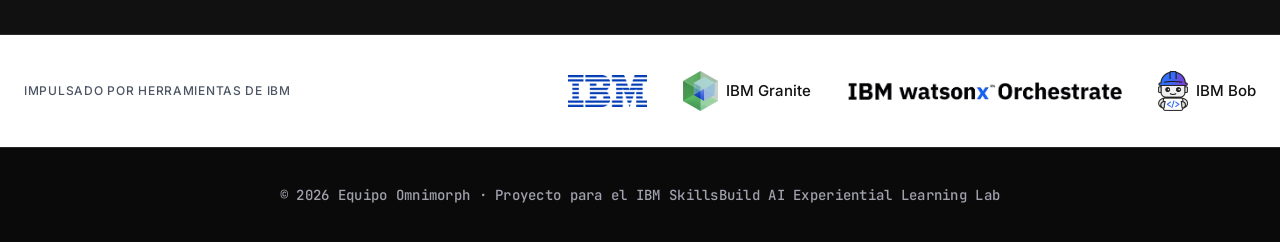
==== commit b3f200f5: "feat(metodo): pagina Metodo con cifras de los monitores y skill auditora - export_metodo() escribe d" ====
--- a/dashboard/pages/index.html
+++ b/dashboard/pages/index.html
@@ -44,11 +44,58 @@
     .powered-by {
       padding-block: var(--space-9);
     }
+
+    /* Comercial: texto a la izquierda y video a la derecha; en móvil, uno debajo del otro */
+    .comercial {
+      display: grid;
+      grid-template-columns: minmax(0, 1fr) minmax(0, 2fr);
+      gap: var(--space-9);
+      align-items: center;
+      padding: var(--space-12) var(--cell-padding-x);
+      border-top: var(--border);
+    }
+    .comercial__etiqueta {
+      font-family: var(--font-ui);
+      font-size: var(--text-label);
+      letter-spacing: var(--ls-label);
+      text-transform: uppercase;
+      color: var(--color-ok);
+    }
+    .comercial__titulo {
+      font-family: var(--font-headline);
+      font-weight: var(--font-weight-medium);
+      font-size: clamp(24px, 3vw, 36px);
+      line-height: 1.15;
+      margin: var(--space-3) 0 var(--space-4);
+      color: var(--color-text);
+    }
+    .comercial__descripcion {
+      font-family: var(--font-ui);
+      color: var(--color-text-soft);
+      line-height: 1.6;
+      margin: 0;
+    }
+    .comercial__video {
+      display: block;
+      width: 100%;
+      aspect-ratio: 16 / 9;
+      background: var(--color-bg-deep);
+      border: var(--border);
+    }
+    @media (max-width: 768px) {
+      .comercial {
+        grid-template-columns: 1fr;
+        gap: var(--space-6);
+        padding-block: var(--space-9);
+      }
+    }
+
   </style>
   <link rel="stylesheet" href="../styles/components/transicion.css">
   <script src="../components/transicion.js"></script>
 </head>
 <body class="page-index">
+
 
   <!-- ── NAVEGACIÓN ─────────────────────────────────────────────────────── -->
   <nav class="om-nav" id="main-nav" role="navigation" aria-label="Navegación principal">
@@ -66,6 +113,7 @@
       <li><a class="om-nav__link om-nav__link--active" href="index.html">Inicio</a></li>
       <li><a class="om-nav__link" href="mateo.html">MATEO</a></li>
       <li><a class="om-nav__link" href="partido.html">Partido</a></li>
+      <li><a class="om-nav__link" href="metodo.html">Método</a></li>
       <li><a class="om-nav__link" href="#">Equipo</a></li>
     </ul>
 
@@ -167,6 +215,45 @@
 
   </section>
 
+  <!-- ── COMERCIAL ───────────────────────────────────────────────────────
+       Video: dashboard/assets/intro/comercial_omnimorph.mp4 (no está en Git).
+       Para cambiarlo, reemplazar el archivo con el mismo nombre. -->
+  <section class="comercial" aria-labelledby="comercial-titulo">
+    <div class="comercial__texto">
+      <span class="comercial__etiqueta">Demostración · 21 s</span>
+      <h2 class="comercial__titulo" id="comercial-titulo">De la cámara táctica a la transmisión de TV</h2>
+      <p class="comercial__descripcion">
+        La misma IA sobre tres videos: una cámara táctica de referencia, la señal del Mundial 2014
+        y, hoy, Costa Rica vs. San Cristóbal y Nieves con narración de IBM Granite.
+      </p>
+    </div>
+    <video class="comercial__video" id="comercial-video" controls muted loop playsinline preload="metadata"
+           src="../assets/intro/comercial_omnimorph.mp4"
+           aria-label="Comercial de OMNIMORPH: análisis de tres videos de fútbol"></video>
+  </section>
+  <script>
+  (function () {
+    'use strict';
+    var v = document.getElementById('comercial-video');
+    if (!v || !('IntersectionObserver' in window)) return;
+    // Arranca siempre al llegar (pedido del usuario), también con "reducir movimiento":
+    // va en silencio, tiene controles y se pausa al salir de pantalla.
+    var pausadoPorUsuario = false, porCodigo = false;
+    v.addEventListener('pause', function () { if (!porCodigo) pausadoPorUsuario = true; porCodigo = false; });
+    v.addEventListener('play', function () { pausadoPorUsuario = false; });
+    new IntersectionObserver(function (entradas) {
+      entradas.forEach(function (e) {
+        if (e.isIntersecting && !pausadoPorUsuario) {
+          v.play().catch(function () {});
+        } else if (!e.isIntersecting && !v.paused) {
+          porCodigo = true;
+          v.pause();
+        }
+      });
+    }, { threshold: 0.5 }).observe(v);
+  })();
+  </script>
+
   <!-- ── FRANJA "IMPULSADO POR IBM" ────────────────────────────────────── -->
   <section class="powered-by" aria-label="Herramientas que impulsan OMNIMORPH">
     <span class="powered-by__label">Impulsado por herramientas de IBM</span>
@@ -224,38 +311,66 @@
     }
 
     // ── Audio del video de portada ────────────────────────────────────────
+    // Suena mientras la portada está en pantalla. Los navegadores no dejan sonar
+    // sin un gesto (clic o tecla): si bloquean el intento, se activa con el primero.
+    // "Silenciar" manda sobre todo lo demás durante la sesión.
     const btnAudio = document.getElementById('btn-audio');
-
-    function enableAudio() {
+    const hero = document.getElementById('hero');
+    const VOLUMEN = 0.35;
+    let quiereSonido = true;
+    let heroVisible = true;
+    try { quiereSonido = sessionStorage.getItem('om-audio') !== 'off'; } catch (e) {}
+
+    function pintarBoton() {
+      if (!btnAudio) return;
+      const sonando = video && !video.muted;
+      btnAudio.textContent = sonando ? 'Silenciar' : 'Activar sonido';
+      btnAudio.setAttribute('aria-label', sonando ? 'Silenciar el audio de fondo' : 'Activar sonido del video de fondo');
+    }
+
+    function aplicarSonido() {
       if (!video) return;
-      video.muted = false;
-      video.volume = 0.35;
-      video.play().catch(function () {});
-      sessionStorage.setItem('om-audio', 'on');
-      if (btnAudio) {
-        btnAudio.textContent = 'Silenciar';
-        btnAudio.setAttribute('aria-label', 'Silenciar el audio de fondo');
-      }
-    }
-
-    function disableAudio() {
-      if (video) video.muted = true;
-      sessionStorage.setItem('om-audio', 'off');
-      if (btnAudio) {
-        btnAudio.textContent = 'Activar sonido';
-        btnAudio.setAttribute('aria-label', 'Activar sonido del video de fondo');
-      }
-    }
+      if (quiereSonido && heroVisible) {
+        video.muted = false;
+        video.volume = VOLUMEN;
+        const p = video.play();
+        if (p && p.catch) p.catch(function () { video.muted = true; video.play().catch(function () {}); pintarBoton(); });
+      } else {
+        video.muted = true;
+      }
+      pintarBoton();
+    }
+
+    function guardar(valor) { try { sessionStorage.setItem('om-audio', valor); } catch (e) {} }
 
     if (btnAudio) {
-      btnAudio.addEventListener('click', function () {
-        if (video && !video.muted) {
-          disableAudio();
-        } else {
-          enableAudio();
-        }
-      });
-    }
+      btnAudio.addEventListener('click', function (e) {
+        e.stopPropagation();
+        quiereSonido = !(video && !video.muted);
+        guardar(quiereSonido ? 'on' : 'off');
+        aplicarSonido();
+      });
+    }
+
+    // Primer gesto en cualquier parte: si el navegador bloqueó el sonido, se activa ahora
+    function primerGesto(e) {
+      if (btnAudio && e && btnAudio.contains(e.target)) return; // el botón decide por su cuenta
+      if (quiereSonido && heroVisible && video && video.muted) aplicarSonido();
+      if (video && !video.muted) {
+        ['pointerdown', 'keydown', 'touchend'].forEach(function (t) { document.removeEventListener(t, primerGesto, true); });
+      }
+    }
+    ['pointerdown', 'keydown', 'touchend'].forEach(function (t) { document.addEventListener(t, primerGesto, true); });
+
+    // Al bajar de la portada se silencia; al volver, regresa el sonido
+    if (hero && 'IntersectionObserver' in window) {
+      new IntersectionObserver(function (entradas) {
+        heroVisible = entradas[0].isIntersecting;
+        aplicarSonido();
+      }, { threshold: 0.35 }).observe(hero);
+    }
+
+    aplicarSonido();
 
     // ── Cancha animada (fallback canvas) ─────────────────────────────────
     const canvas = document.getElementById('hero-canvas');
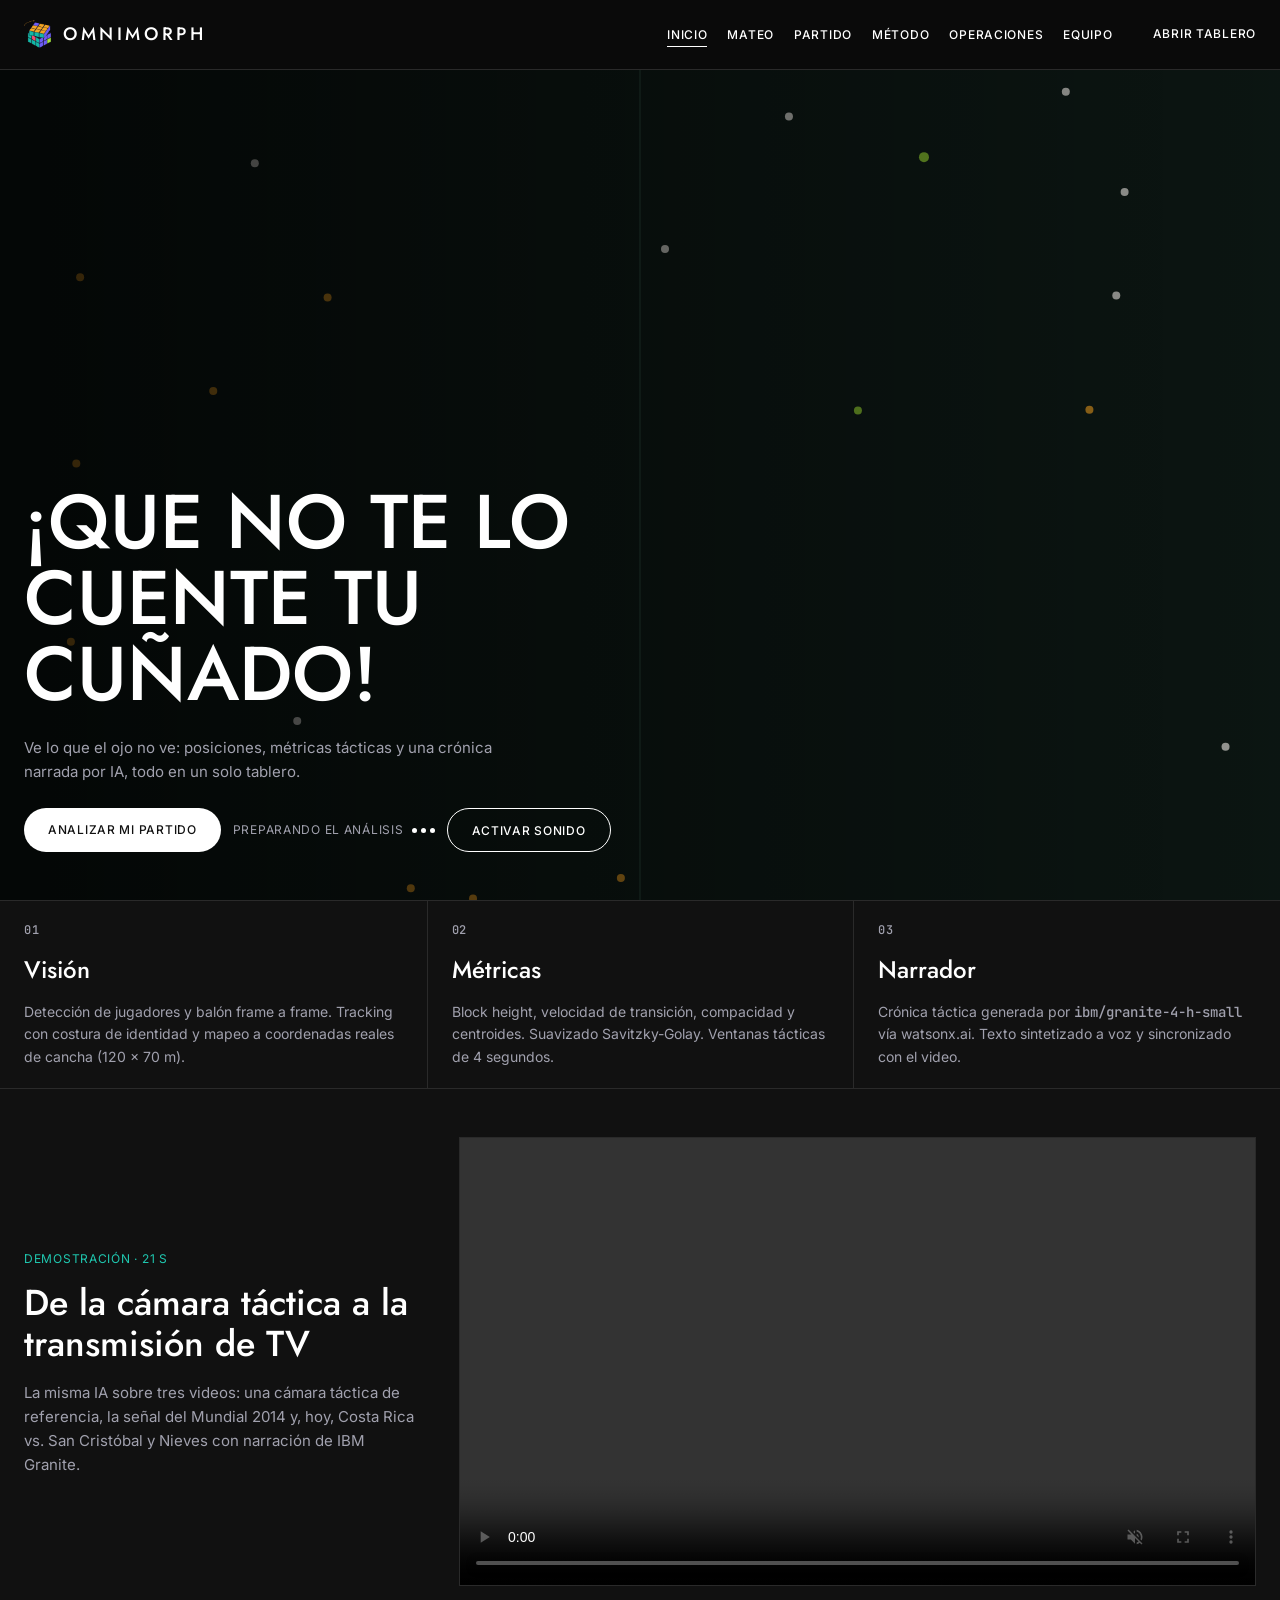
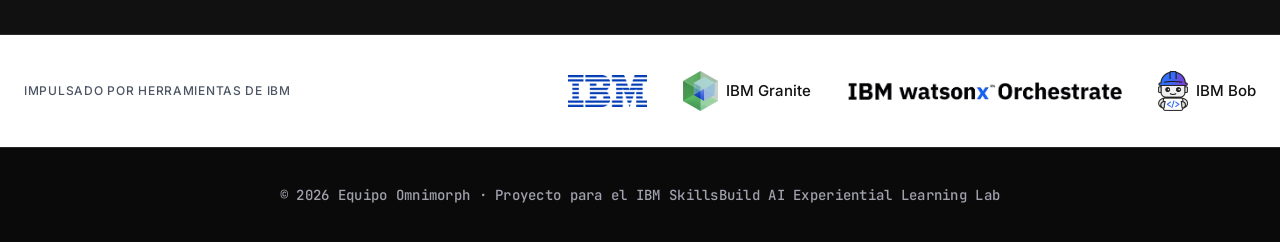
==== commit cde617be: "feat(operaciones): monitores, terminal del chat y conexion con IBM - Pagina Operaciones: 9 monitores" ====
--- a/dashboard/pages/index.html
+++ b/dashboard/pages/index.html
@@ -114,6 +114,7 @@
       <li><a class="om-nav__link" href="mateo.html">MATEO</a></li>
       <li><a class="om-nav__link" href="partido.html">Partido</a></li>
       <li><a class="om-nav__link" href="metodo.html">Método</a></li>
+      <li><a class="om-nav__link" href="operaciones.html">Operaciones</a></li>
       <li><a class="om-nav__link" href="#">Equipo</a></li>
     </ul>
 
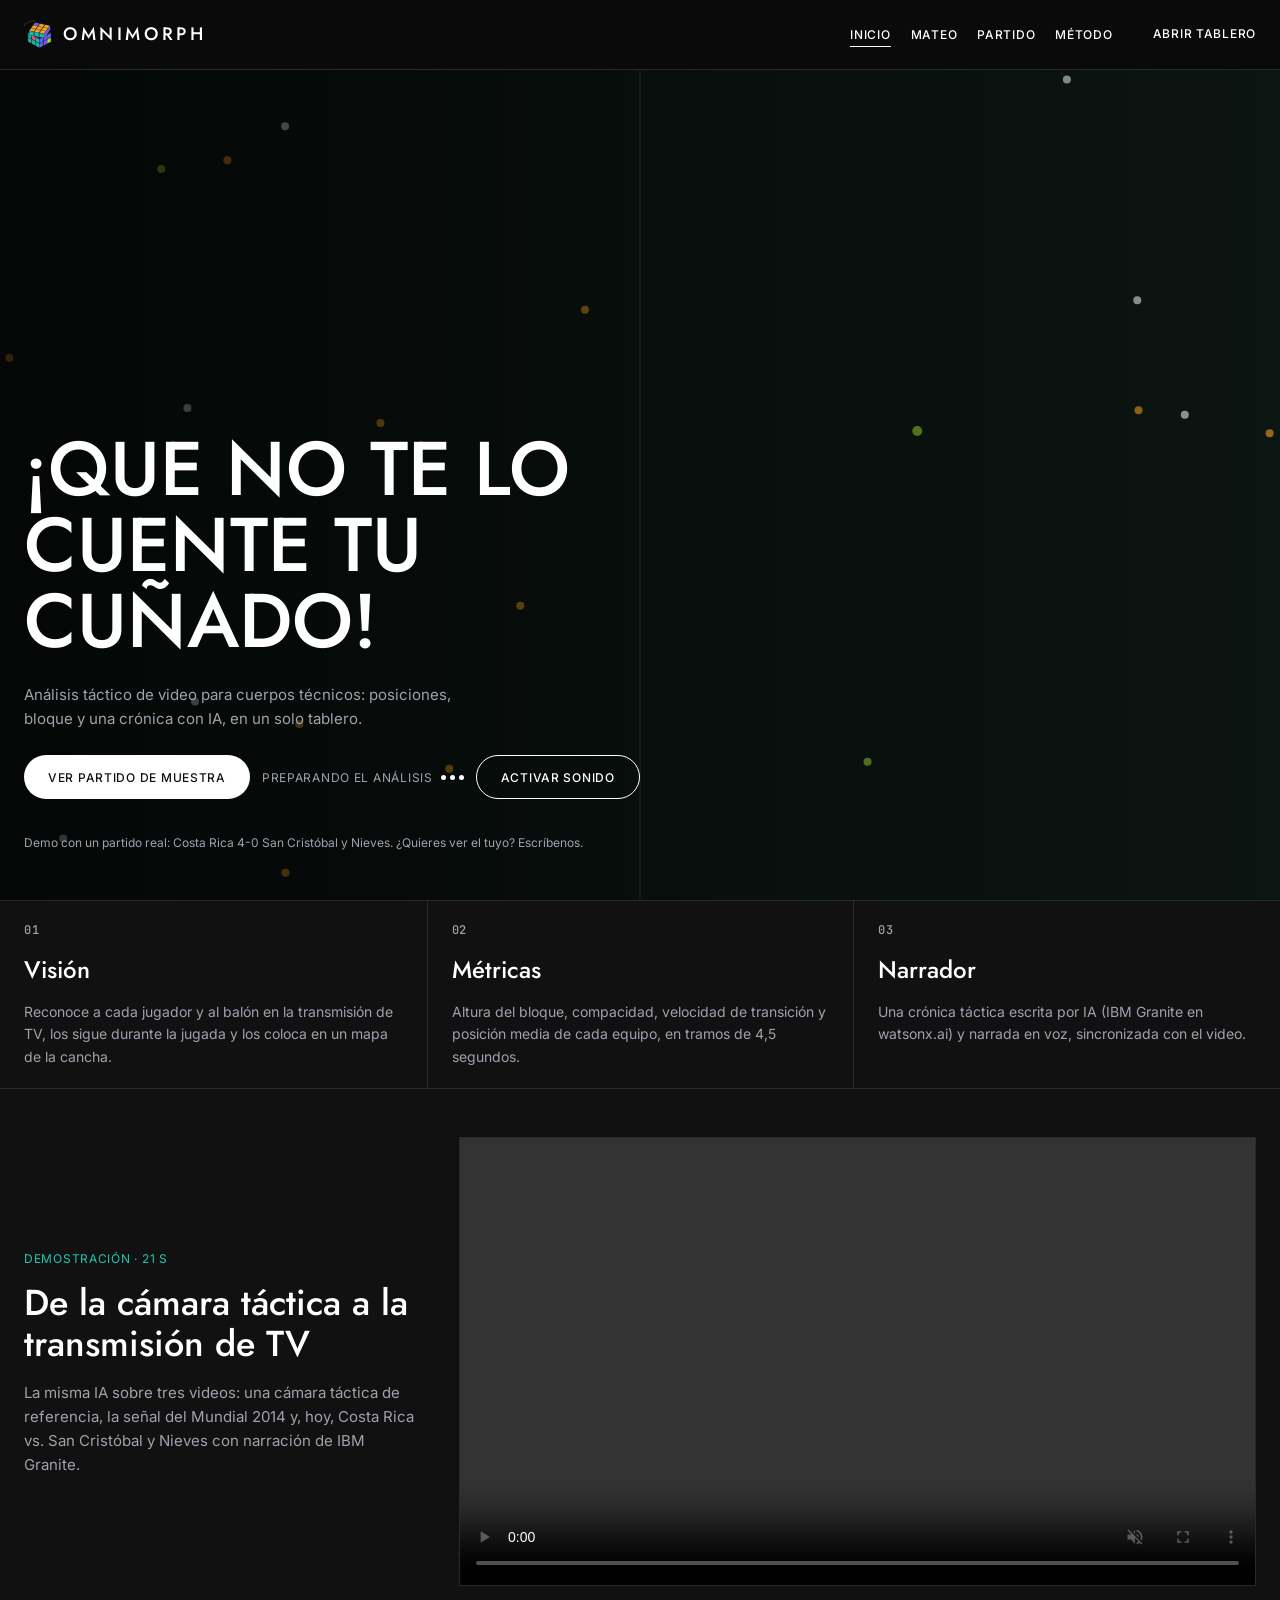
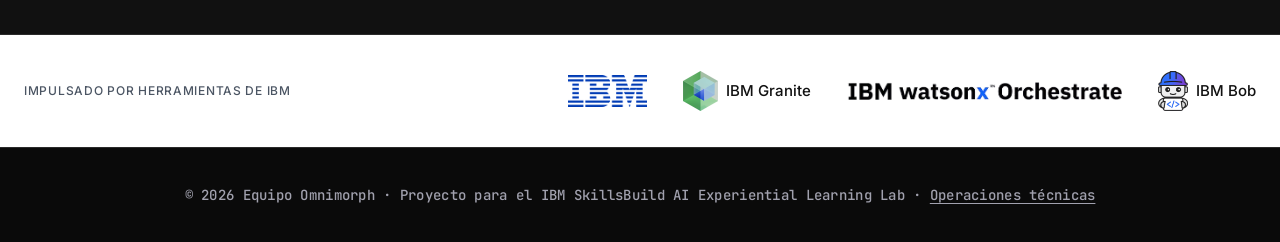
==== commit 63b46036: "feat(dashboard): primera impresión en lenguaje de fútbol Fase 2 del plan de mejoras (implementada po" ====
--- a/dashboard/pages/index.html
+++ b/dashboard/pages/index.html
@@ -35,6 +35,14 @@
       min-height: 100dvh;
     }
 
+    .hero__demo-note {
+      margin: var(--space-3) 0 0;
+      font-family: var(--font-ui);
+      font-size: var(--text-label);
+      line-height: var(--lh-label);
+      color: var(--color-text-soft);
+    }
+
     /* Sección de bloques numerados */
     .section-features {
       border-top: var(--border);
@@ -114,8 +122,6 @@
       <li><a class="om-nav__link" href="mateo.html">MATEO</a></li>
       <li><a class="om-nav__link" href="partido.html">Partido</a></li>
       <li><a class="om-nav__link" href="metodo.html">Método</a></li>
-      <li><a class="om-nav__link" href="operaciones.html">Operaciones</a></li>
-      <li><a class="om-nav__link" href="#">Equipo</a></li>
     </ul>
 
     <a class="om-nav__link om-nav__cta" href="mateo.html">Abrir tablero</a>
@@ -151,14 +157,13 @@
       </h1>
 
       <p class="hero__subtitle">
-        Ve lo que el ojo no ve: posiciones, métricas tácticas y una crónica
-        narrada por IA, todo en un solo tablero.
+        Análisis táctico de video para cuerpos técnicos: posiciones, bloque y una crónica con IA, en un solo tablero.
       </p>
 
       <!-- Acciones -->
       <div class="hero__actions">
         <a class="btn btn--primary" href="mateo.html" role="button">
-          Analizar mi partido
+          Ver partido de muestra
         </a>
 
         <!-- Indicador "Preparando…" — se oculta cuando el video carga -->
@@ -180,6 +185,10 @@
           Activar sonido
         </button>
       </div>
+
+      <p class="hero__demo-note">
+        Demo con un partido real: Costa Rica 4-0 San Cristóbal y Nieves. ¿Quieres ver el tuyo? Escríbenos.
+      </p>
     </div>
 
   </section>
@@ -191,8 +200,7 @@
       <span class="tile__number">01</span>
       <h2 class="tile__title">Visión</h2>
       <p class="tile__description">
-        Detección de jugadores y balón frame a frame. Tracking con costura
-        de identidad y mapeo a coordenadas reales de cancha (120 × 70 m).
+        Reconoce a cada jugador y al balón en la transmisión de TV, los sigue durante la jugada y los coloca en un mapa de la cancha.
       </p>
     </article>
 
@@ -200,8 +208,7 @@
       <span class="tile__number">02</span>
       <h2 class="tile__title">Métricas</h2>
       <p class="tile__description">
-        Block height, velocidad de transición, compacidad y centroides.
-        Suavizado Savitzky-Golay. Ventanas tácticas de 4 segundos.
+        Altura del bloque, compacidad, velocidad de transición y posición media de cada equipo, en tramos de 4,5 segundos.
       </p>
     </article>
 
@@ -209,8 +216,7 @@
       <span class="tile__number">03</span>
       <h2 class="tile__title">Narrador</h2>
       <p class="tile__description">
-        Crónica táctica generada por <span class="text-mono">ibm/granite-4-h-small</span>
-        vía watsonx.ai. Texto sintetizado a voz y sincronizado con el video.
+        Una crónica táctica escrita por IA (IBM Granite en watsonx.ai) y narrada en voz, sincronizada con el video.
       </p>
     </article>
 
@@ -267,7 +273,7 @@
 
   <!-- ── CRÉDITO AL PIE ─────────────────────────────────────────────────── -->
   <footer class="site-credit" role="contentinfo">
-    <p class="site-credit__text" id="legend-credit">© 2026 Equipo Omnimorph · Proyecto para el IBM SkillsBuild AI Experiential Learning Lab</p>
+    <p class="site-credit__text"><span id="legend-credit">© 2026 Equipo Omnimorph · Proyecto para el IBM SkillsBuild AI Experiential Learning Lab</span> · <a class="site-credit__link" href="operaciones.html">Operaciones técnicas</a></p>
   </footer>
 
   <!-- ── SCRIPTS ────────────────────────────────────────────────────────── -->
--- a/dashboard/styles/tokens.css
+++ b/dashboard/styles/tokens.css
@@ -21,6 +21,11 @@
   --color-team-a:       #F5A623; /* BRA — naranja */
   --color-team-b:       #F5F3EE; /* GER — crema   */
   --color-ball:         #A3E635; /* balón — lima   */
+
+  /* ── Colores: Uniforme real (página Partido). Fallback = color pipeline.   */
+  /* partido.js los sobreescribe con colores_uniforme de partido.json.        */
+  --color-partido-a:    var(--color-team-a);
+  --color-partido-b:    var(--color-team-b);
 
   /* ── Colores: Cancha ────────────────────────────────────────────────────── */
   --color-pitch:        #0E1A16;
--- a/dashboard/styles/components/site-credit.css
+++ b/dashboard/styles/components/site-credit.css
@@ -18,3 +18,13 @@
   letter-spacing: 0.02em;
   color: var(--color-text-soft);
 }
+
+.site-credit__link {
+  color: var(--color-text-soft);
+  text-decoration: underline;
+  text-underline-offset: 3px;
+}
+
+.site-credit__link:hover {
+  color: var(--color-text);
+}
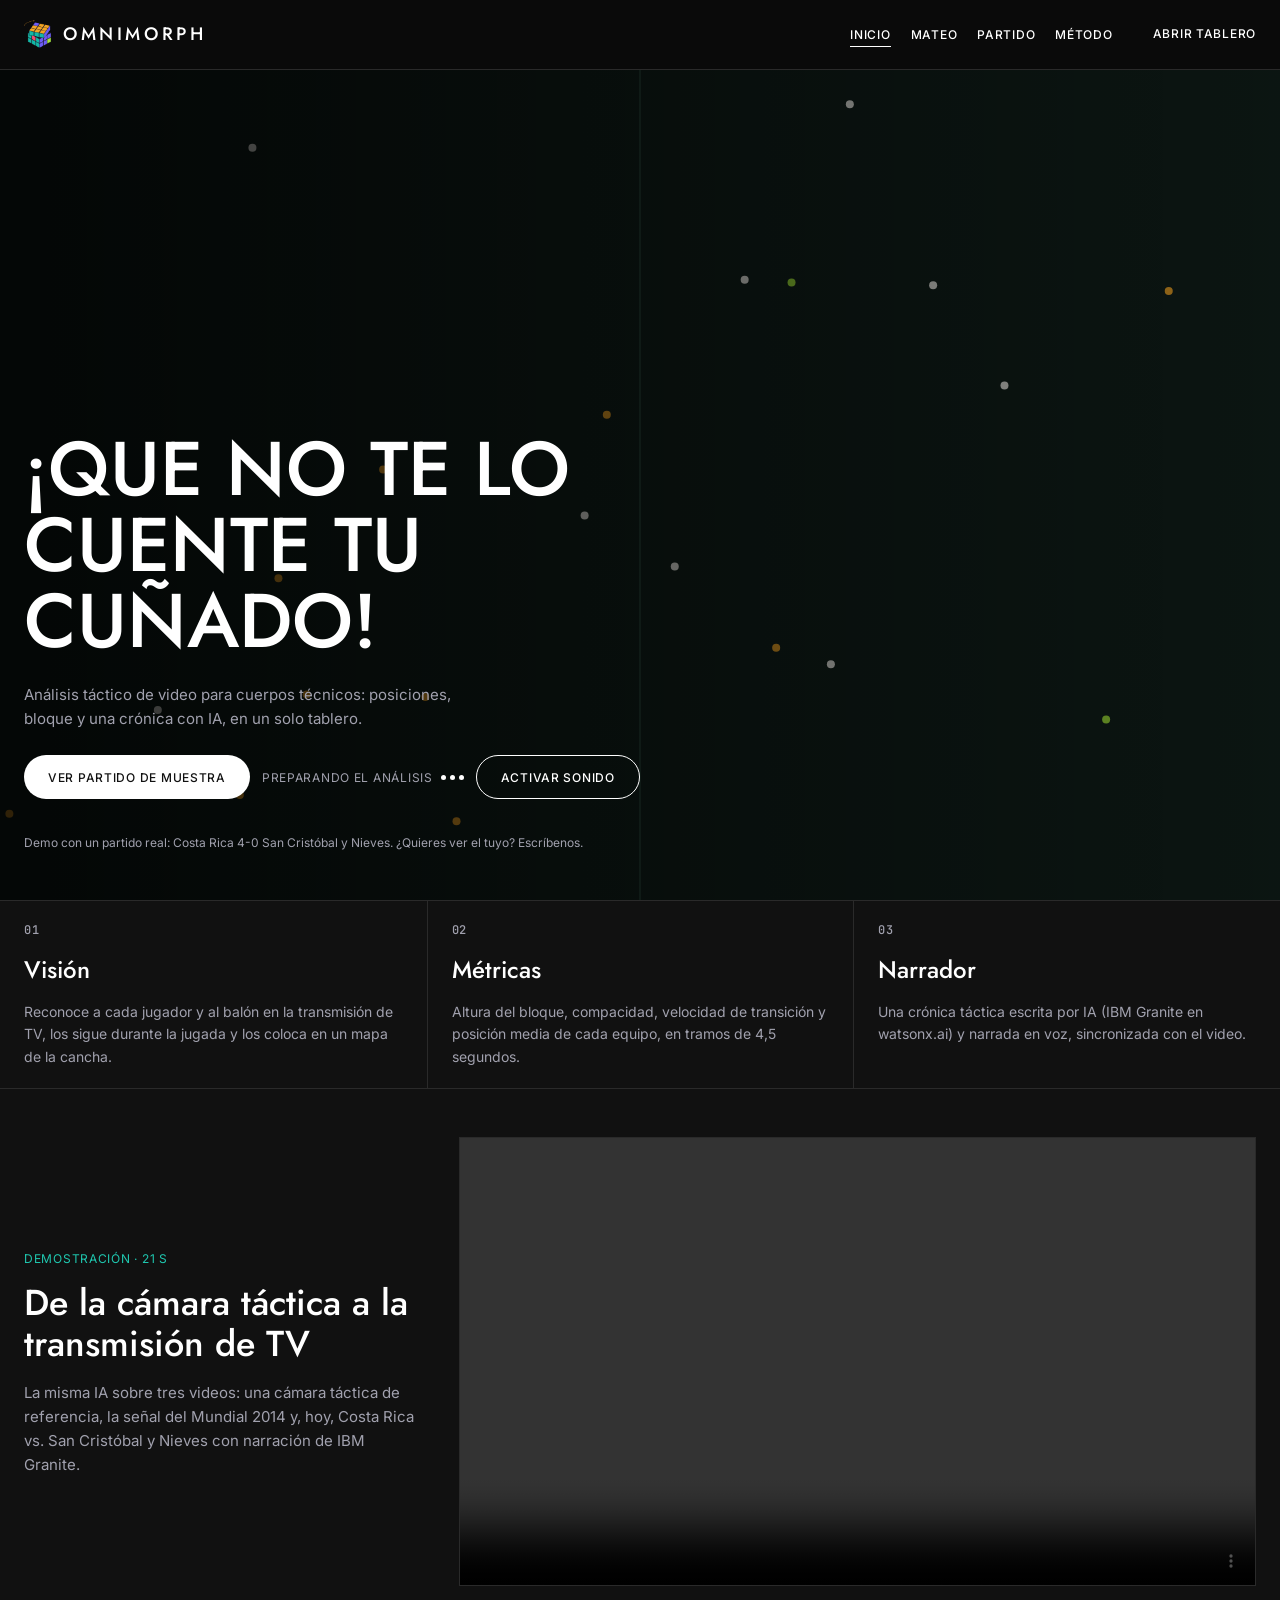
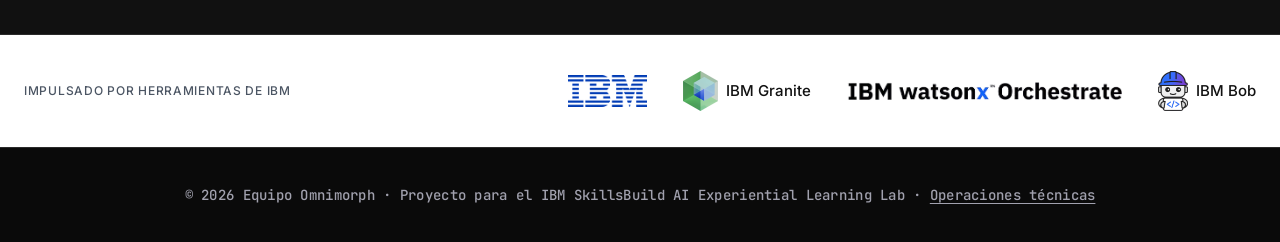
==== commit 354eea6d: "feat(prueba): modo prueba de 48 h para el equipo con formulario de opinión Fase 3.5 del plan de mejo" ====
--- a/dashboard/pages/index.html
+++ b/dashboard/pages/index.html
@@ -535,5 +535,56 @@
   })();
   </script>
 
+  <!-- ── FRANJA DE PRUEBA (modo prueba: añade aviso y enlace a Tu opinión) ──── -->
+  <script>
+  (function () {
+    'use strict';
+    fetch('/api/prueba/estado', { cache: 'no-store' })
+      .then(function (r) { return r.ok ? r.json() : null; })
+      .then(function (info) {
+        if (!info || !info.activa) return;
+
+        var fin = new Date(info.fin);
+        var dia  = fin.toLocaleDateString('es', { day: 'numeric', month: 'long' });
+        var hora = fin.toLocaleTimeString('es', { hour: '2-digit', minute: '2-digit' });
+
+        // Añadir «Tu opinión» al menú (om-nav__links)
+        var navLinks = document.getElementById('nav-links');
+        if (navLinks) {
+          var li = document.createElement('li');
+          var a  = document.createElement('a');
+          a.className   = 'om-nav__link om-nav__link--opinion';
+          a.href        = 'opinion.html';
+          a.textContent = 'Tu opinión';
+          li.appendChild(a);
+          navLinks.appendChild(li);
+        }
+
+        // Insertar franja de aviso justo después del nav
+        var nav = document.getElementById('main-nav');
+        var franja = document.createElement('div');
+        franja.className     = 'prueba-franja';
+        franja.style.cssText = [
+          'padding:8px 24px',
+          'background:#1A1A1A',
+          'border-bottom:1px solid #2A2A2A',
+          'font-size:12px',
+          'color:#A1A1AE',
+          'text-align:center',
+          'position:relative',
+          'z-index:10',
+        ].join(';');
+        franja.innerHTML = 'Versión de prueba · disponible hasta el ' + dia + ' a las ' + hora +
+          ' · <a href="opinion.html" style="color:#FFFFFF"><strong>Danos tu opinión</strong></a>';
+        if (nav && nav.parentNode) {
+          nav.parentNode.insertBefore(franja, nav.nextSibling);
+        } else {
+          document.body.insertBefore(franja, document.body.firstChild);
+        }
+      })
+      .catch(function () { /* sin servidor o sin prueba: silencio */ });
+  })();
+  </script>
+
 </body>
 </html>
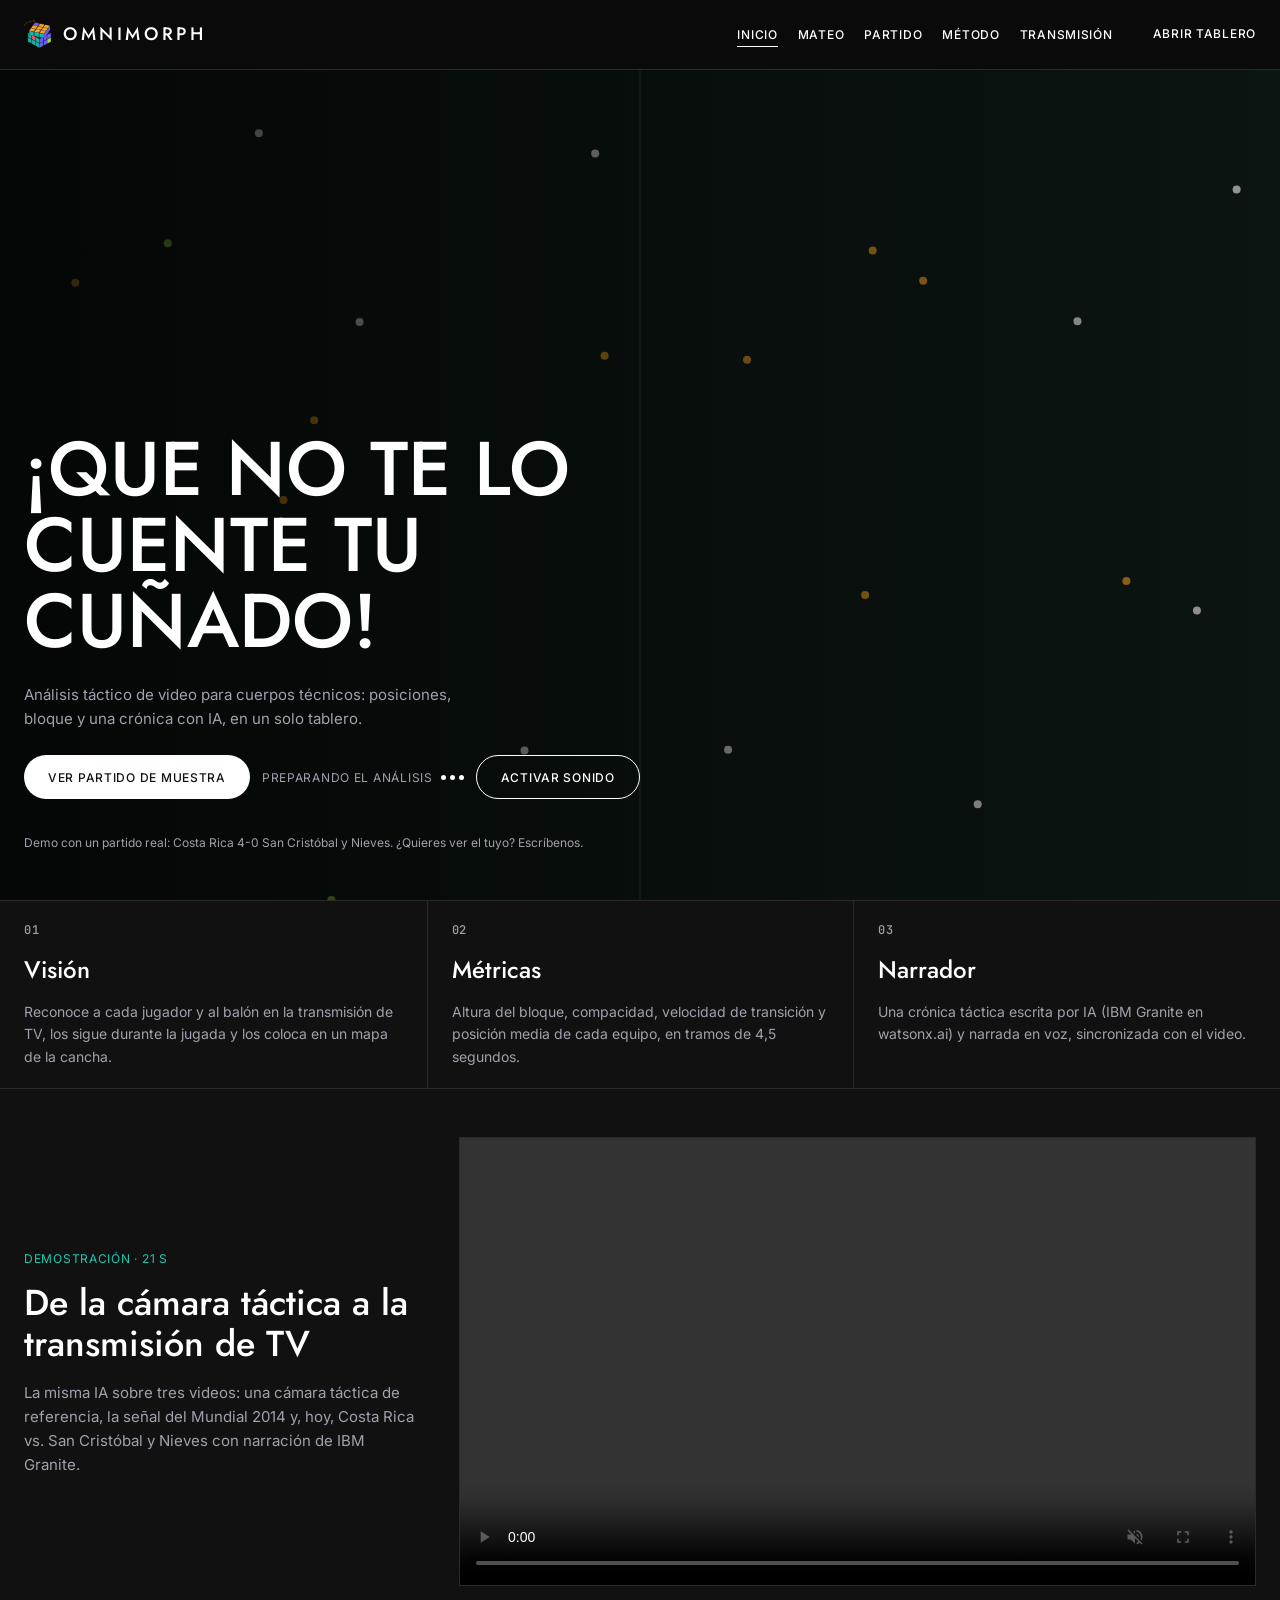
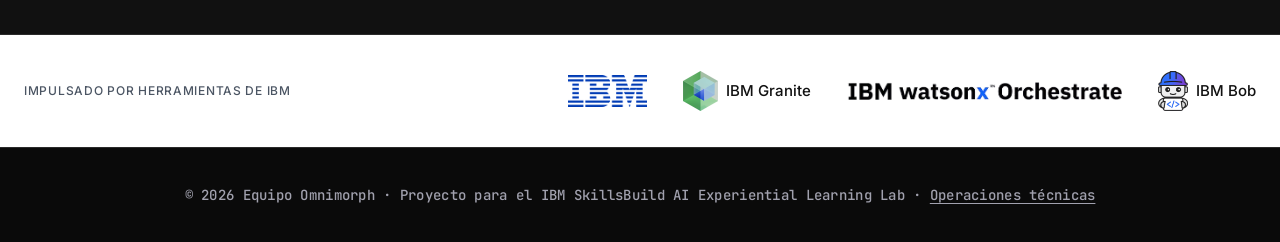
==== commit 7904a040: "feat(transmision): revision Claude - nota velocidad, colores uniforme, posiciones y movil" ====
--- a/dashboard/pages/index.html
+++ b/dashboard/pages/index.html
@@ -122,6 +122,7 @@
       <li><a class="om-nav__link" href="mateo.html">MATEO</a></li>
       <li><a class="om-nav__link" href="partido.html">Partido</a></li>
       <li><a class="om-nav__link" href="metodo.html">Método</a></li>
+      <li><a class="om-nav__link" href="transmision.html">Transmisión</a></li>
     </ul>
 
     <a class="om-nav__link om-nav__cta" href="mateo.html">Abrir tablero</a>
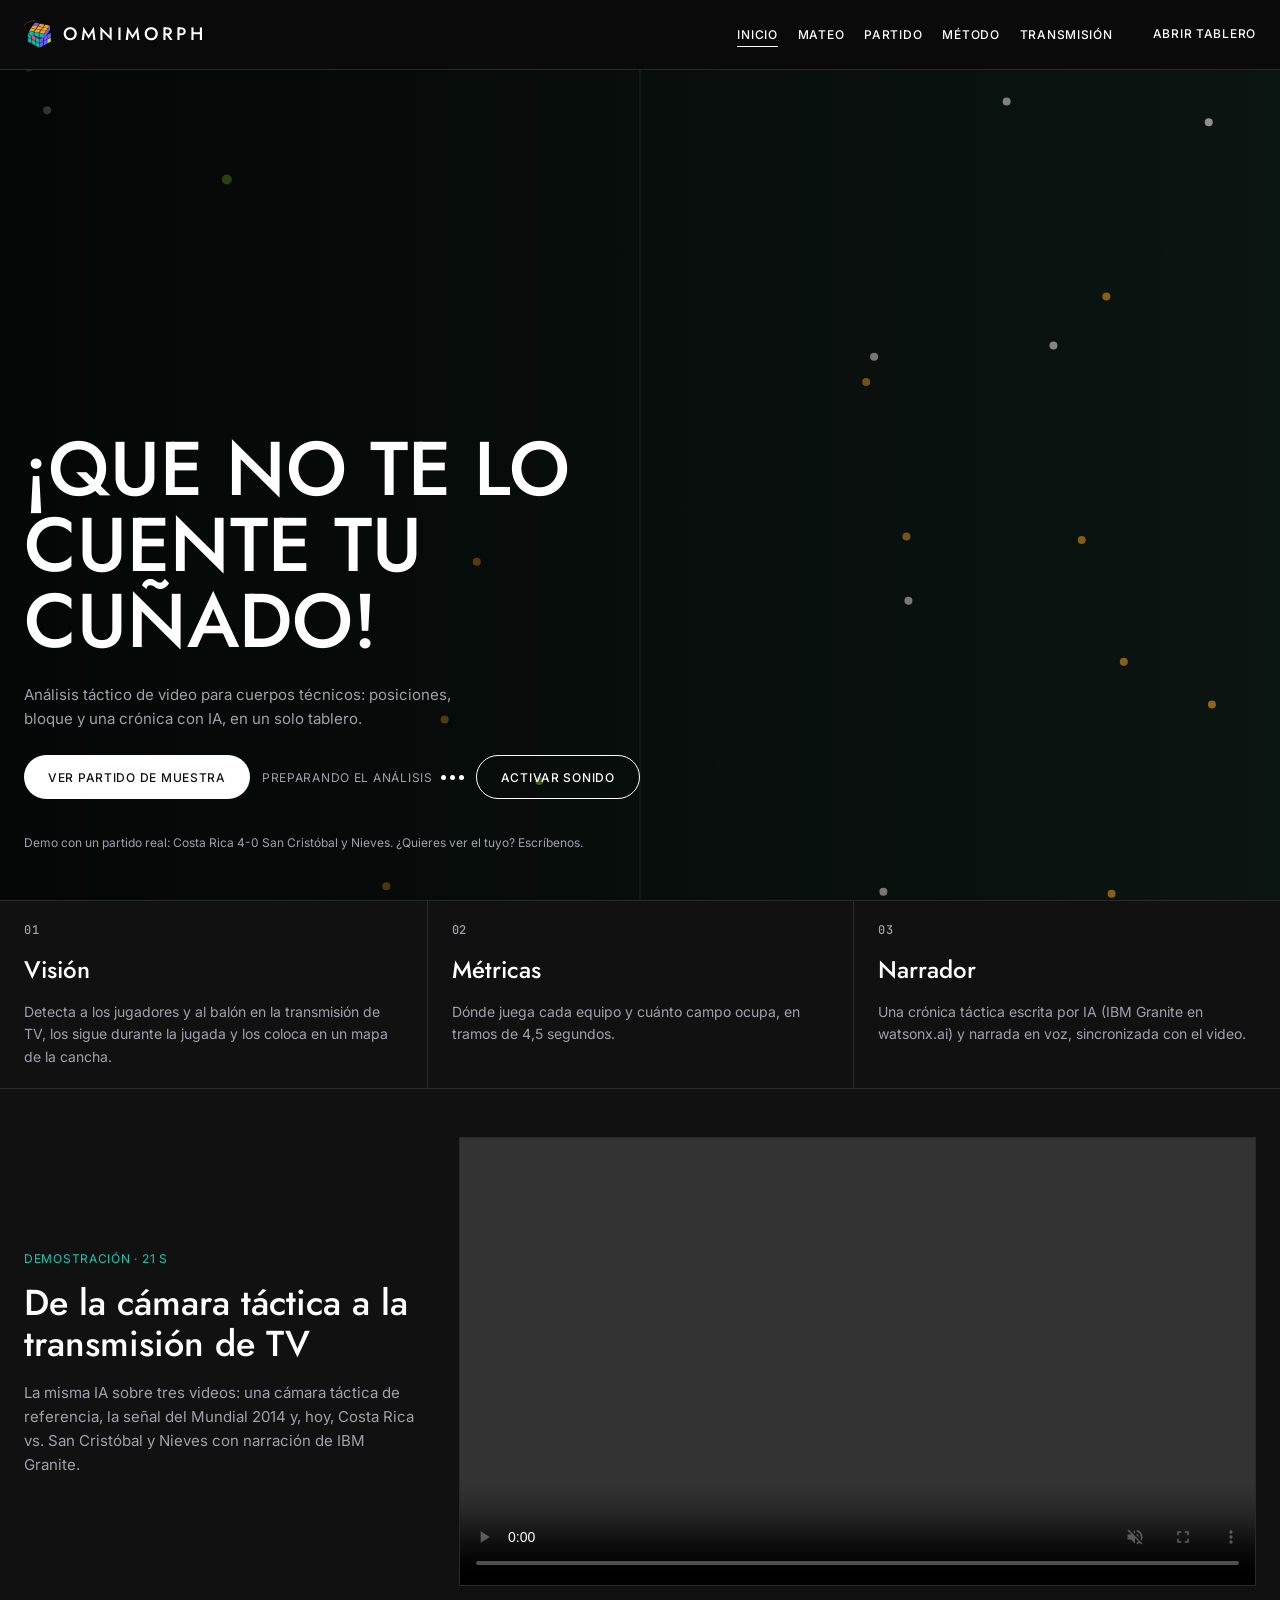
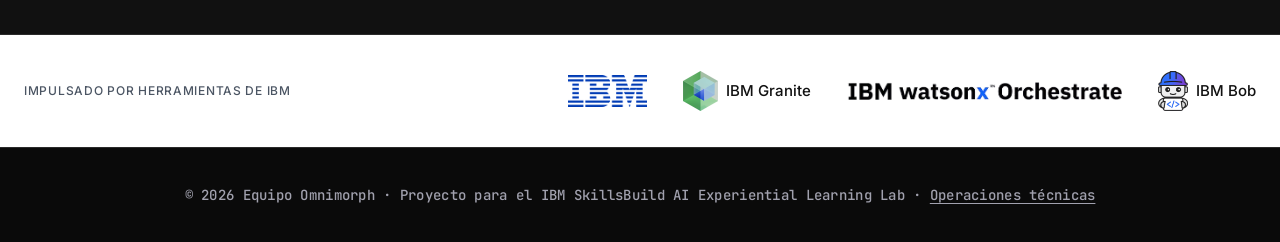
==== commit 4ddaaada: "feat(demo): radar recalibrado, metricas por equipo, cronica verificada y chat por regla - Radar reca" ====
--- a/dashboard/pages/index.html
+++ b/dashboard/pages/index.html
@@ -201,7 +201,7 @@
       <span class="tile__number">01</span>
       <h2 class="tile__title">Visión</h2>
       <p class="tile__description">
-        Reconoce a cada jugador y al balón en la transmisión de TV, los sigue durante la jugada y los coloca en un mapa de la cancha.
+        Detecta a los jugadores y al balón en la transmisión de TV, los sigue durante la jugada y los coloca en un mapa de la cancha.
       </p>
     </article>
 
@@ -209,7 +209,7 @@
       <span class="tile__number">02</span>
       <h2 class="tile__title">Métricas</h2>
       <p class="tile__description">
-        Altura del bloque, compacidad, velocidad de transición y posición media de cada equipo, en tramos de 4,5 segundos.
+        Dónde juega cada equipo y cuánto campo ocupa, en tramos de 4,5 segundos.
       </p>
     </article>
 
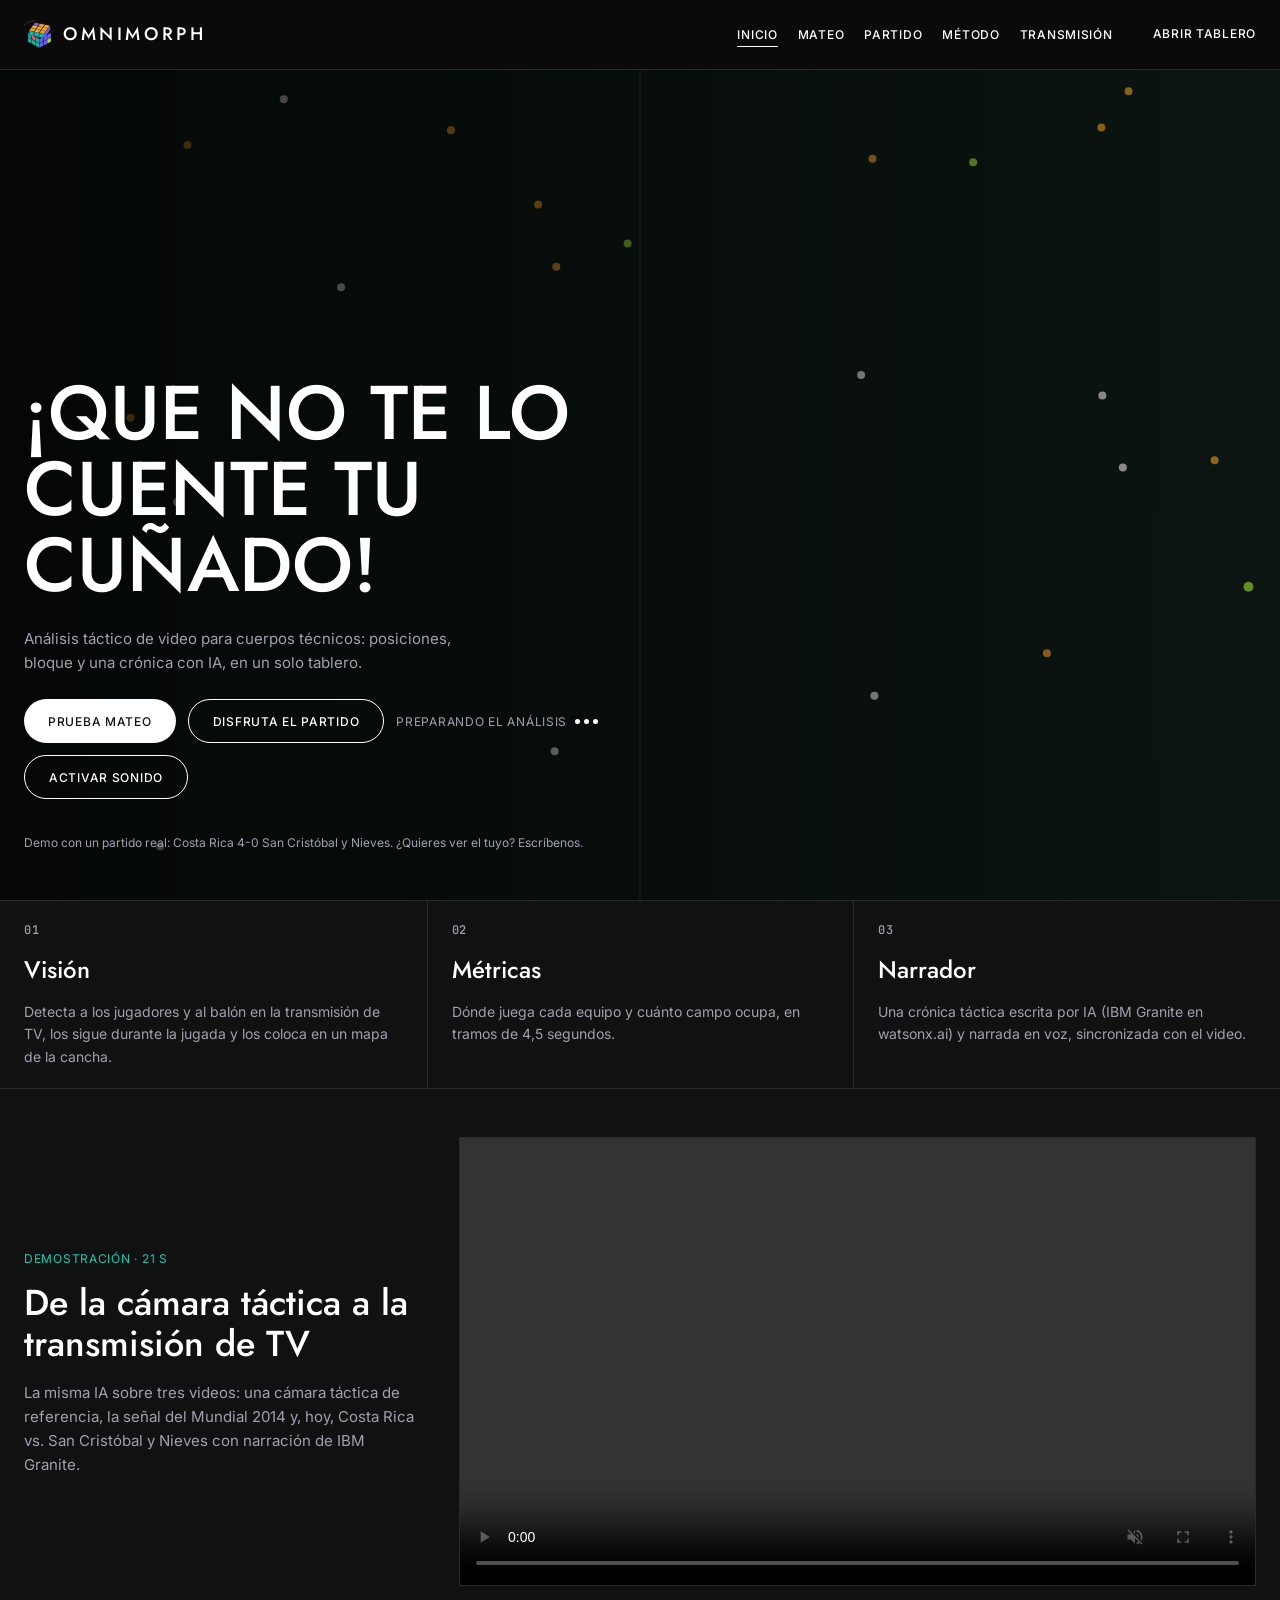
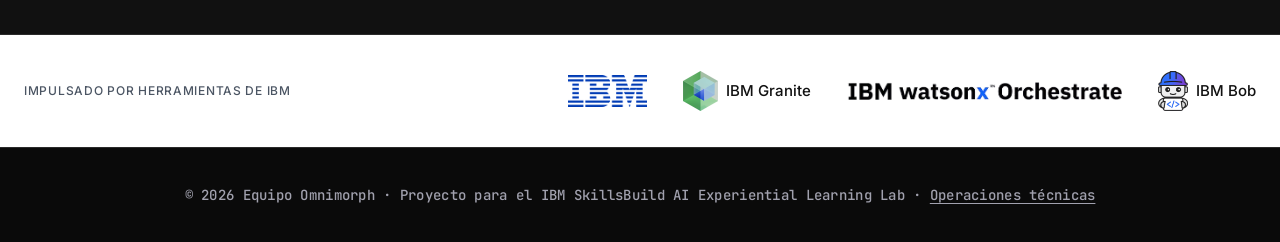
==== commit 31ae0e41: "feat(transmision): paneles laterales estilo F1 con datos curiosos de Granite y portada con Prueba MA" ====
--- a/dashboard/pages/index.html
+++ b/dashboard/pages/index.html
@@ -164,7 +164,11 @@
       <!-- Acciones -->
       <div class="hero__actions">
         <a class="btn btn--primary" href="mateo.html" role="button">
-          Ver partido de muestra
+          Prueba MATEO
+        </a>
+
+        <a class="btn btn--outline" href="transmision.html" role="button">
+          Disfruta el partido
         </a>
 
         <!-- Indicador "Preparando…" — se oculta cuando el video carga -->
